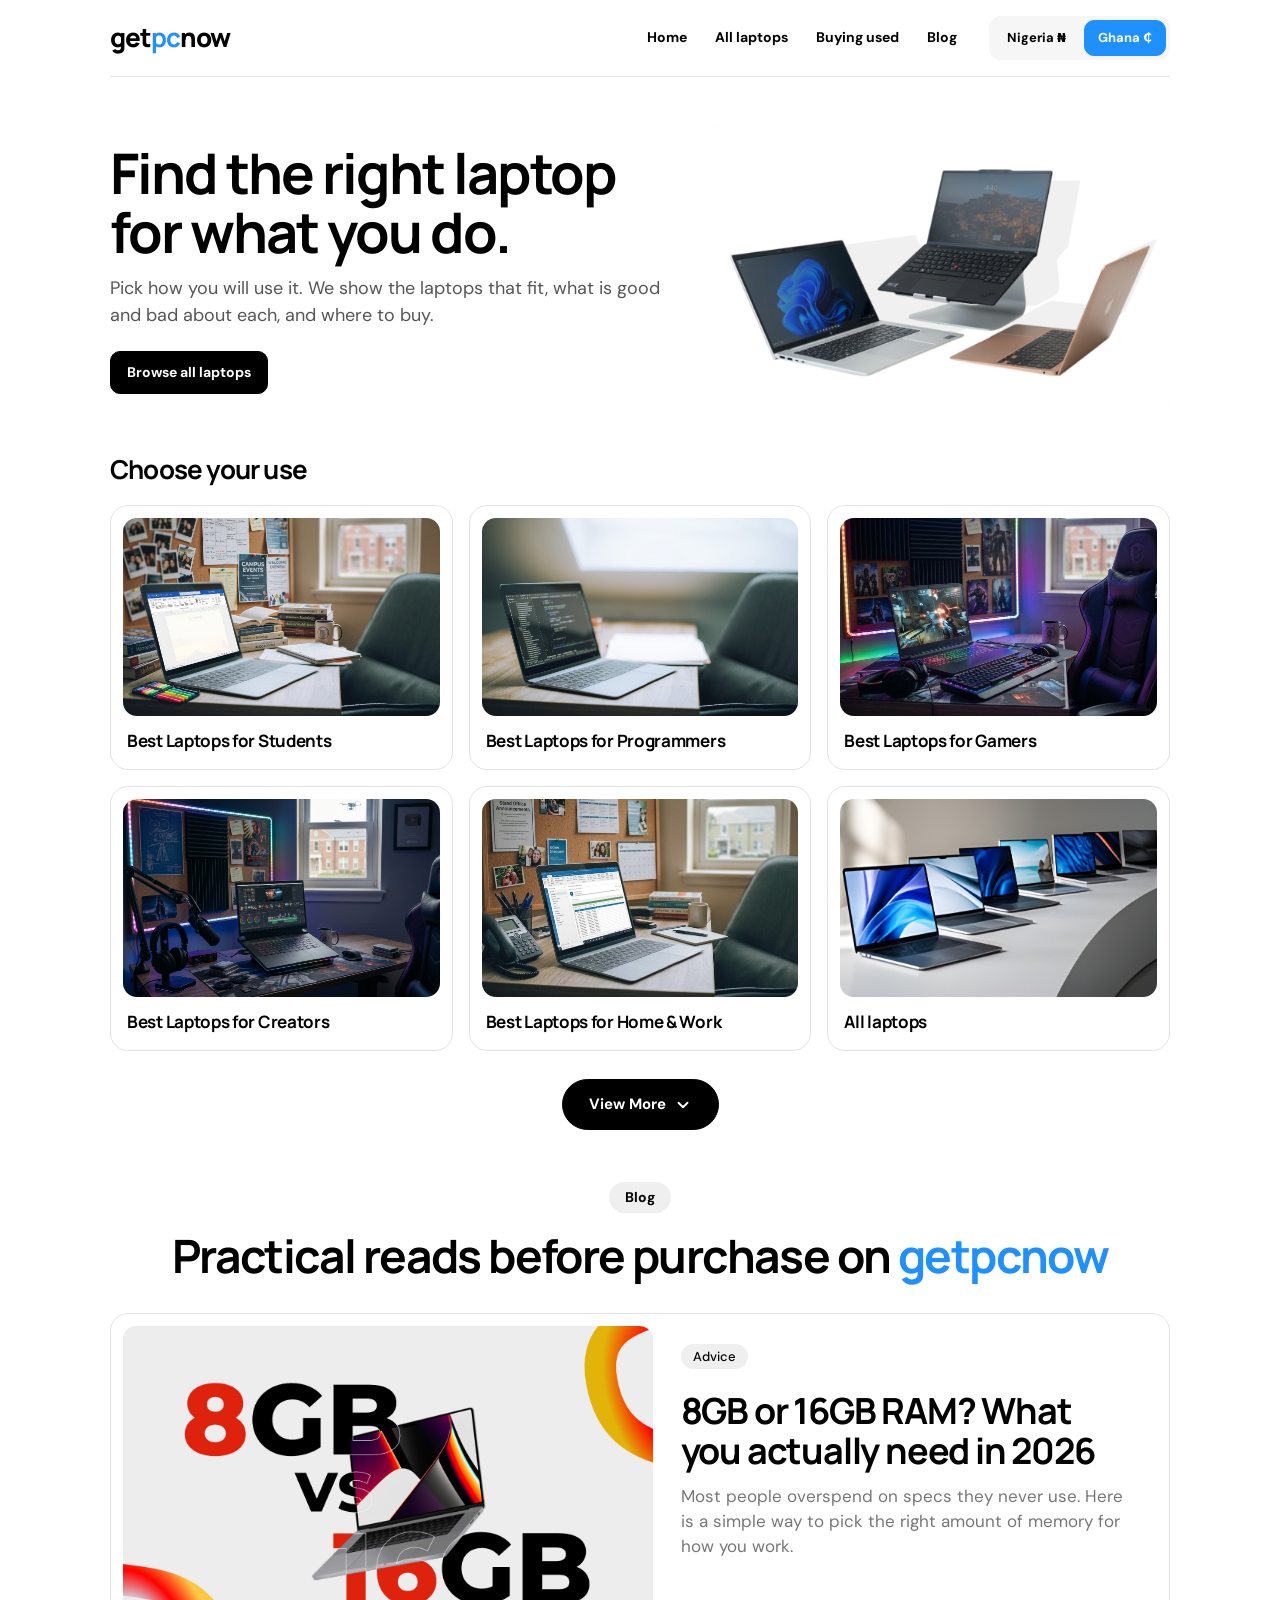
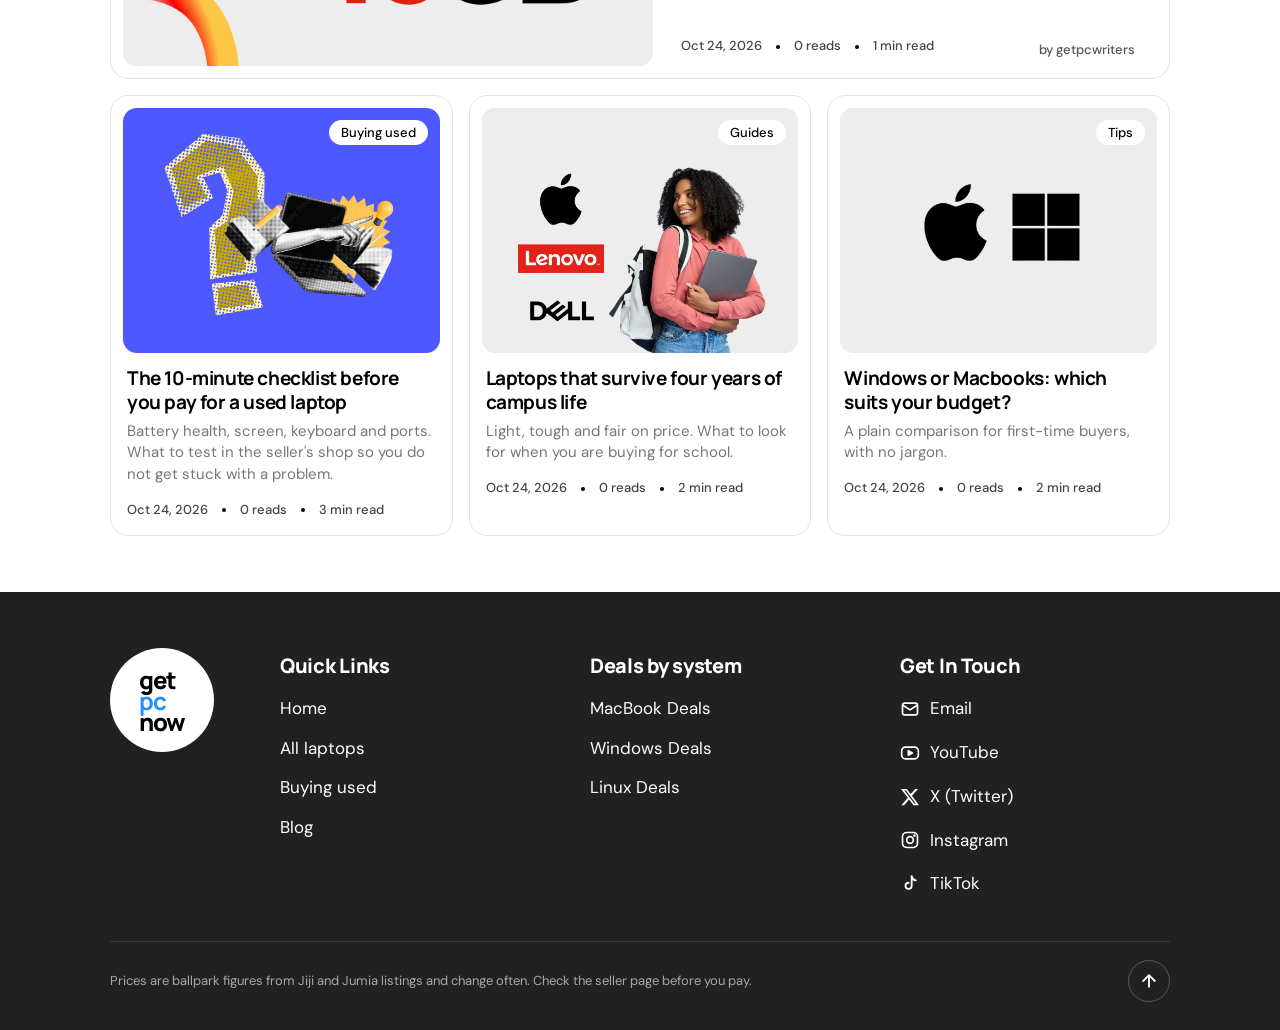
==== index.html @ b667bdec "Refactor code structure for improved readability and maintainability" ====
<!DOCTYPE html>
<html lang="en">
<head>
<meta charset="utf-8">
<meta name="viewport" content="width=device-width, initial-scale=1">
<title>getpcnow – find the right laptop at the right price</title>
<meta name="description" content="Find the best laptop deals in Nigeria and Ghana. Compare prices from Jumia and Jiji and see discounts first.">
<meta name="theme-color" content="#1e90ff">
<!-- Link preview (shows the image when the site link is posted on X, WhatsApp, Facebook, LinkedIn).-->
<link rel="canonical" href="https://getpcnow.shop/">
<meta property="og:type" content="website">
<meta property="og:site_name" content="getpcnow">
<meta property="og:title" content="getpcnow – find the right laptop at the right price">
<meta property="og:description" content="We find good laptops at good prices. Compare Jiji and Jumia deals in Ghana and Nigeria.">
<meta property="og:url" content="https://getpcnow.shop/">
<meta property="og:image" content="https://getpcnow.shop/og-image.png">
<meta property="og:image:width" content="1200">
<meta property="og:image:height" content="630">
<meta property="og:image:alt" content="getpcnow – we find good laptops at good prices">
<meta name="twitter:card" content="summary_large_image">
<meta name="twitter:title" content="getpcnow – find the right laptop at the right price">
<meta name="twitter:description" content="We find good laptops at good prices. Compare Jiji and Jumia deals in Ghana and Nigeria.">
<meta name="twitter:image" content="https://getpcnow.shop/og-image.png">
<link rel="icon" href="data:image/svg+xml,%3Csvg xmlns='http://www.w3.org/2000/svg' viewBox='0 0 64 64'%3E%3Crect width='64' height='64' rx='14' fill='%231e90ff'/%3E%3Ctext x='32' y='43' font-size='30' font-weight='800' text-anchor='middle' fill='white' font-family='Arial,sans-serif'%3Epc%3C/text%3E%3C/svg%3E">
<link rel="preconnect" href="https://fonts.googleapis.com">
<link rel="preconnect" href="https://fonts.gstatic.com" crossorigin>
<link href="https://fonts.googleapis.com/css2?family=DM+Sans:wght@400;500;700&family=Manrope:wght@700;800&display=swap" rel="stylesheet">
<link rel="stylesheet" href="/style.css">
<link rel="stylesheet" href="/blog.css">
</head>
<body>
<svg width="0" height="0" style="position:absolute"><symbol id="lap" viewBox="0 0 24 24" fill="none" stroke="currentColor" stroke-width="1.5" stroke-linecap="round" stroke-linejoin="round"><rect x="4" y="5" width="16" height="11" rx="1.5"/><path d="M2 19h20"/></symbol></svg>
<div class="wrap">
<header>
  <a class="logo" href="/">get<b>pc</b>now</a>
  <nav><a href="/">Home</a><a href="/all">All laptops</a><a href="/tips">Buying used</a></nav>
  <div class="seg" role="group" aria-label="Country and currency"><button class="btn" id="NG">Nigeria ₦</button><button class="btn" id="GH">Ghana ₵</button></div>
</header>
<main id="app"><noscript><p>getpcnow needs JavaScript to show laptops. Please turn it on in your browser.</p></noscript></main>
</div>
<footer class="site-foot" id="foot"></footer>
<div id="toast" role="status"></div>
<script src="/data.js"></script>
<script src="/dead.js"></script>
<script src="/offers-auto.js"></script>
<script src="/art.js"></script>
<script src="/alerts.js"></script>
<script src="/app.js"></script>
<script src="/blog.js"></script>
</body>
</html>
---- style.css ----
/* getpcnow styles. Colours are set once at the top (:root); change --acc to recolour the whole site. */
:root{--ink:#000;--mute:#555;--line:#e3e3e3;--soft:#f6f6f6;--acc:#1e90ff;--accd:#1873cc;--accs:#e6f2ff;--bad:#c62828;--warn:#ffd45b;color-scheme:light}
*{box-sizing:border-box}
html{scroll-behavior:smooth}
body{margin:0;background:#fff;color:#000;font:400 16px/1.5 "DM Sans",system-ui,sans-serif}
h1,h2,h3,.logo,.price{font-family:Manrope,system-ui,sans-serif}
a{color:inherit}
.wrap{max-width:1100px;margin:0 auto;padding:0 20px}
button,select{font:inherit;color:inherit}
:focus-visible{outline:3px solid var(--acc);outline-offset:2px}

/* buttons: one shared feel */
.btn{display:inline-flex;align-items:center;justify-content:center;gap:6px;border:1.5px solid var(--line);background:#fff;border-radius:10px;padding:10px 16px;font-weight:700;font-size:14px;text-decoration:none;cursor:pointer;transition:transform .18s ease,box-shadow .18s ease,background .18s ease,color .18s ease,border-color .18s ease}
.btn:hover{transform:translateY(-2px);box-shadow:0 8px 18px rgba(0,0,0,.12)}
.btn:active{transform:scale(.96);box-shadow:none}
.btn.dark{background:#000;border-color:#000;color:#fff}
.btn.dark:hover{background:var(--acc);border-color:var(--acc)}
.btn.on{background:var(--acc);border-color:var(--acc);color:#fff}

header{display:flex;align-items:center;gap:8px 20px;padding:16px 0;border-bottom:1px solid var(--line);flex-wrap:wrap}
.logo{font-weight:800;font-size:26px;letter-spacing:-1px;text-decoration:none;margin-right:auto}.logo b{color:var(--acc)}
nav{display:flex;gap:4px}nav a{padding:8px 12px;border-radius:8px;font-weight:700;font-size:14px;text-decoration:none;transition:background .18s}
nav a:hover{background:var(--soft)}
.seg{display:inline-flex;gap:4px;background:var(--soft);padding:4px;border-radius:12px}
.seg .btn{border-color:transparent;background:none;padding:7px 13px;font-size:13px}
.seg .btn.on{background:var(--acc);border-color:var(--acc);color:#fff}
.seg .btn:hover{box-shadow:none;background:#fff}
.seg .btn.on:hover{background:var(--accd)}

.hero{display:grid;grid-template-columns:1.1fr .9fr;gap:32px;align-items:center;padding:48px 0 36px}
h1{font-size:clamp(34px,5vw,56px);line-height:1.05;letter-spacing:-2px;margin:0 0 14px}
.hero p{font-size:18px;color:var(--mute);max-width:46ch;margin:0 0 22px}
.im{position:relative;background:var(--soft);border-radius:14px;overflow:hidden;display:grid;place-items:center;aspect-ratio:16/10}
.im svg{width:34%;color:#bbb}
.im img{position:absolute;inset:0;width:100%;height:100%;object-fit:cover}
h2{font-size:26px;letter-spacing:-.8px;margin:0 0 16px}
.grid{display:grid;grid-template-columns:repeat(3,1fr);gap:16px;margin-bottom:48px}
.card{display:block;border:1.5px solid var(--line);border-radius:18px;padding:12px;text-decoration:none;transition:transform .22s ease,box-shadow .22s ease,border-color .22s ease}
.card:hover{transform:translateY(-4px);box-shadow:0 14px 30px rgba(0,0,0,.1);border-color:var(--acc)}
.card:active{transform:scale(.98)}
.im.art svg{width:100%;height:100%;color:inherit}
.card .im img{transition:transform .35s ease}.card:hover .im img{transform:scale(1.05)}
.card h3{margin:12px 4px 4px;font-size:17px;letter-spacing:-.3px}
.g1{margin-bottom:28px}

/* View More button + deals section */
.more{display:flex;justify-content:center;margin:0 0 40px}
.more-btn{position:relative;overflow:hidden;border-radius:99px;padding:13px 26px;font-size:15px;gap:8px}
.more-btn .rp{position:absolute;border-radius:50%;background:rgba(255,255,255,.5);pointer-events:none;opacity:0;animation:rp .65s ease-out}
@keyframes rp{from{transform:scale(0);opacity:.5}to{transform:scale(1);opacity:0}}
.more-btn .chev{width:18px;height:18px;transition:transform .5s cubic-bezier(.34,1.56,.64,1)}
.more-btn[aria-expanded=false]:hover .chev{transform:translateY(3px)}
.more-btn[aria-expanded=true] .chev{transform:rotate(180deg)}
.lbl.swap{animation:lbl .3s ease-out}
@keyframes lbl{from{opacity:0;transform:translateY(8px)}}
.deals{display:grid;grid-template-rows:0fr;visibility:hidden;scroll-margin-top:16px;transition:grid-template-rows .55s cubic-bezier(.2,.8,.2,1),visibility 0s .55s}
.deals.open{grid-template-rows:1fr;visibility:visible;transition:grid-template-rows .55s cubic-bezier(.2,.8,.2,1),visibility 0s}
.deals-in{min-height:0;overflow:hidden;padding:4px 18px 0;margin:0 -18px}
.deals .grid{opacity:0;transform:translateY(14px);transition:opacity .4s ease .12s,transform .4s ease .12s}
.deals.open .grid{opacity:1;transform:none}

.page{padding:28px 0 20px}.back{display:inline-block;font-weight:700;font-size:14px;color:var(--mute);text-decoration:none;margin-bottom:10px}.back:hover{color:var(--acc)}
.page h1{font-size:clamp(30px,4.4vw,44px);letter-spacing:-1.5px;margin-bottom:8px}.page>p{color:var(--mute);margin:0 0 22px}
.filters{display:flex;gap:10px;flex-wrap:wrap;align-items:center;margin-bottom:12px}
select{padding:9px 12px;border:1.5px solid var(--line);border-radius:10px;background:#fff;cursor:pointer;font-weight:500;font-size:14px;transition:border-color .18s}
select:hover{border-color:var(--acc)}
.count{color:var(--mute);font-size:14px;margin:0 0 12px}

.item{border:1.5px solid var(--line);border-radius:18px;margin-bottom:14px;overflow:hidden;transition:box-shadow .22s,border-color .22s}
.item:hover{box-shadow:0 10px 26px rgba(0,0,0,.08);border-color:var(--acc)}
.top{display:grid;grid-template-columns:140px 1fr 240px;gap:22px;padding:18px;align-items:start}
.top .im{aspect-ratio:4/3;border-radius:10px}
.name{font-size:20px;letter-spacing:-.5px;margin:0;display:flex;gap:10px;align-items:center;flex-wrap:wrap}
.score{font:700 12px "DM Sans";background:var(--warn);border-radius:7px;padding:3px 8px}
.spec{color:var(--mute);font-size:14px;margin:6px 0 10px}
.tags{display:flex;gap:6px;flex-wrap:wrap;margin-bottom:10px}.tag{font-size:12px;background:var(--soft);border-radius:99px;padding:2px 10px}
.tabs{display:flex;gap:4px;flex-wrap:wrap;margin-left:-8px}
.tab{border:0;background:none;color:var(--acc);font-weight:700;font-size:14px;padding:7px 10px;border-radius:8px;cursor:pointer;transition:background .18s,transform .18s}
.tab:hover{background:var(--accs)}.tab:active{transform:scale(.95)}.tab[aria-expanded="true"]{background:var(--accs)}
.buy{display:flex;flex-direction:column;gap:8px}
.b{align-self:flex-start;font-size:11px;font-weight:700;border-radius:6px;padding:3px 8px;background:var(--soft)}
.b.deal{background:var(--bad);color:#fff}.b.drop{background:var(--warn)}
.price{font-size:30px;font-weight:800;letter-spacing:-1px;line-height:1.1}.price small{display:block;font:500 12px "DM Sans";color:var(--mute);letter-spacing:0}
.btns{display:flex;gap:8px;flex-wrap:wrap}.btns .btn{flex:1}
.bell{flex:0 0 44px!important;padding:0!important;font-size:17px}
.bell.on{background:var(--warn);border-color:var(--warn)}.bell.ring{animation:ring .5s}
@keyframes ring{20%{transform:rotate(18deg)}40%{transform:rotate(-16deg)}60%{transform:rotate(10deg)}80%{transform:rotate(-6deg)}}
.panel{border-top:1.5px solid var(--line);padding:18px;background:var(--soft);animation:open .25s ease-out}
@keyframes open{from{opacity:0;transform:translateY(-6px)}}
.pc{display:grid;grid-template-columns:1fr 1fr;gap:24px}.pc h4{margin:0 0 8px}.pc ul{margin:0;padding:0;list-style:none;display:grid;gap:7px;font-size:15px}
.pc li{padding-left:26px;position:relative}.pc li:before{position:absolute;left:0;top:2px;width:18px;height:18px;border-radius:50%;text-align:center;font-weight:700;font-size:13px;line-height:18px;color:#fff}
.pros li:before{content:"+";background:var(--acc)}.cons li:before{content:"–";background:var(--bad)}
table{border-collapse:collapse;width:100%;max-width:480px;font-size:15px}td{padding:8px 0;border-bottom:1px solid var(--line)}td:first-child{color:var(--mute);width:38%}
/* price range selector (replaces the old price history chart) */
.rs{max-width:640px}.rs h4{margin:0;font-size:17px}.rs-s{margin:2px 0 0;font-size:13px;color:var(--mute)}
.rs-chart{position:relative;height:118px;margin-top:8px}
.rs-bars{position:absolute;left:0;right:0;bottom:17px;height:72px;display:flex;align-items:flex-end}
.rs-bars i{flex:1;background:#dcdcdc;border-radius:2px 2px 0 0}
.rs-track{position:absolute;left:0;right:0;bottom:9px;height:8px;border-radius:9px;background:#cfcfcf}
.rs-fill{position:absolute;top:0;bottom:0;background:var(--acc);border-radius:9px}
.rs-pin{position:absolute;bottom:0;width:26px;height:26px;margin-left:-13px;border-radius:50%;background:#fff;border:2px solid var(--acc);box-shadow:0 1px 3px rgba(0,0,0,.2)}
.rs-pin em{position:absolute;left:50%;bottom:34px;transform:translateX(-50%);background:#fff;border:1.5px solid var(--acc);border-radius:8px;padding:3px 9px;font:700 13px "DM Sans",system-ui,sans-serif;font-style:normal;white-space:nowrap;color:#222}
.rs-pin em:after{content:"";position:absolute;left:50%;bottom:-6px;width:8px;height:8px;background:#fff;border:solid var(--acc);border-width:0 1.5px 1.5px 0;transform:translateX(-50%) rotate(45deg)}
.note{font-size:13px;color:var(--mute);margin:8px 0 0}
.tips{max-width:640px;padding-left:20px;display:grid;gap:10px;font-size:17px}
/* Laptop detail page */
.nl{text-decoration:none;color:inherit;transition:color .18s}.nl:hover{color:var(--acc);text-decoration:underline}
.imlink{display:block;border-radius:10px}
@keyframes zoom{from{opacity:0;transform:scale(.55)}to{opacity:1;transform:none}}
.dz{display:grid;grid-template-columns:1fr 1fr;gap:44px;align-items:center;padding:14px 0 40px}
.dz .im{aspect-ratio:4/3;border-radius:22px;animation:zoom .65s cubic-bezier(.2,.8,.2,1)}
.dz h1{font-size:clamp(30px,4vw,46px);letter-spacing:-1.6px;line-height:1.05;margin:0 0 14px}
.lead{font-size:19px;color:var(--mute);margin:0 0 18px;max-width:46ch}
.rm{display:inline-flex;align-items:center;gap:8px;border:0;background:none;color:var(--acc);font-weight:700;font-size:17px;padding:4px 0;cursor:pointer}
.rm svg{width:18px;height:18px;transition:transform .3s}.rm[aria-expanded=true] svg{transform:rotate(180deg)}
.rmb{margin:10px 0 4px;padding:16px;background:var(--soft);border-radius:14px;animation:open .25s ease-out}
.dlinks{display:flex;gap:24px;flex-wrap:wrap;margin:16px 0 22px}
.dlinks a,.dlinks button{display:inline-flex;align-items:center;gap:8px;border:0;background:none;font-weight:700;font-size:17px;color:#000;text-decoration:none;cursor:pointer;padding:0;transition:color .18s}
.dlinks a:hover,.dlinks button:hover{color:var(--acc)}.dlinks svg{width:20px;height:20px;color:var(--acc)}
.dbuy{display:flex;align-items:center;gap:14px 18px;flex-wrap:wrap}
.dbuy>span{color:var(--mute);font-size:17px}.dbuy .price{font-size:32px}
.dbuy .btns{flex:1 1 220px}.dbuy .btn{padding:14px 20px;font-size:16px;border-radius:10px}
.sg{display:grid;grid-template-columns:repeat(4,1fr);gap:16px;margin:8px 0 36px}
.sc{border:1.5px solid var(--line);border-radius:14px;padding:22px;transition:box-shadow .22s,border-color .22s,transform .22s}
.sc:hover{box-shadow:0 10px 24px rgba(0,0,0,.07);border-color:var(--acc);transform:translateY(-2px)}
.sc .ic{width:48px;height:48px;border-radius:10px;background:var(--accs);color:var(--acc);display:grid;place-items:center;margin-bottom:34px}
.sc .ic svg{width:26px;height:26px}.sc small{display:block;color:var(--mute);font-size:15px;margin-bottom:2px}
.sc b{display:block;font:700 22px/1.25 Manrope,system-ui,sans-serif;letter-spacing:-.5px}
.dsec{margin-bottom:36px}
.b.sale{background:var(--acc);color:#fff}
/* deals: badge and price layout */
.dbuy>.b{font-size:12px;padding:4px 10px}
.dprice{display:flex;flex-direction:column}.dprice small{color:var(--mute);font-size:13px}
.card .note{margin:0 4px 4px}.off{color:var(--acc)}
.vt{display:flex;justify-content:space-between;align-items:center;gap:12px;flex-wrap:wrap;margin:0 0 16px}
.vt .btn{gap:8px;padding:11px 18px}.vt .btn svg{width:18px;height:18px}
.vw{display:grid;grid-template-columns:1fr;gap:18px;align-items:start}
.vw.cfg-open{grid-template-columns:250px 1fr}
.cp{border:1.5px solid var(--line);border-radius:14px;padding:16px 14px 6px;animation:open .25s ease-out}
.cg{margin-bottom:14px}.cg h4{display:flex;align-items:center;gap:8px;margin:0 0 8px;font-size:15px}.cg h4 svg{width:18px;height:18px;color:var(--acc)}
.opt{display:block;width:100%;text-align:left;border:1.5px solid var(--line);background:#fff;border-radius:8px;padding:8px 10px;margin-bottom:6px;font-size:14px;cursor:pointer;transition:border-color .18s,background .18s}
.opt:hover{border-color:var(--acc)}.opt.on{border-color:var(--acc);background:var(--accs);font-weight:700}.opt.on:after{content:"✓";float:right;color:var(--acc)}
.clr{border:0;background:none;color:var(--acc);font-weight:700;font-size:14px;cursor:pointer;padding:4px 0 10px}
.vr{display:grid;grid-template-columns:130px 1fr 260px;border:1.5px solid var(--line);border-radius:14px;margin-bottom:14px;overflow:hidden;transition:box-shadow .22s,border-color .22s}
.vr:hover{box-shadow:0 10px 24px rgba(0,0,0,.07);border-color:var(--acc)}
.vi{background:var(--soft);padding:12px;border-right:1.5px solid var(--line);display:grid;place-items:center}.vi .im{width:100%;aspect-ratio:4/3;border-radius:8px}
.vm{padding:18px 20px;min-width:0}.vm h3{margin:0;font-size:20px;letter-spacing:-.5px}
.chips{display:flex;flex-wrap:wrap;border:1px solid var(--line);border-radius:10px;overflow:hidden;margin:12px 0;width:fit-content;max-width:100%}
.chips span{padding:10px 16px;font-size:15px;border-left:1px solid var(--line)}.chips span:first-child{border-left:0}
.vm .tab{display:inline-flex;align-items:center;gap:7px;margin-left:-10px}.vm .tab svg{width:17px;height:17px}
.vm table{margin-top:10px}
.vb{padding:18px 20px 18px 0;display:flex;flex-direction:column;gap:10px;justify-content:center}
.vp{display:flex;align-items:baseline;flex-wrap:wrap;gap:4px 12px}.vp .price{font-size:26px}.vp s{color:var(--mute);font-size:14px}.vp em{font-style:normal;font-weight:700;color:var(--acc);font-size:14px;margin-left:auto}
.vempty{border:1.5px dashed var(--line);border-radius:14px;padding:26px;text-align:center;color:var(--mute)}
.sl{flex:1;display:flex;flex-direction:column;gap:8px;min-width:0}.vb .btns{flex-wrap:nowrap}.vb .sl .btn{width:100%;flex:none}
.acc{border:1.5px solid var(--line);border-radius:12px;overflow:hidden}
.acc details{border-top:1px solid var(--line)}.acc details:first-child{border-top:0}
.acc summary{display:flex;align-items:center;gap:12px;padding:18px 20px;cursor:pointer;font:700 17px Manrope,system-ui,sans-serif;list-style:none;transition:background .18s}
.acc summary::-webkit-details-marker{display:none}.acc summary:hover{background:var(--soft)}
.acc summary:before{content:"";width:0;height:0;border-left:7px solid #666;border-top:5px solid transparent;border-bottom:5px solid transparent;transition:transform .2s;flex:none}
.acc details[open] summary:before{transform:rotate(90deg)}
.acc summary .pf{margin-left:auto}
.acc .ab{padding:2px 20px 18px 39px;font-size:15px;color:var(--mute)}.acc .ab p{margin:0 0 6px}.acc .ab table{max-width:420px;margin-top:4px}
.pf{font:700 13px "DM Sans",system-ui,sans-serif;border-radius:99px;padding:5px 13px;white-space:nowrap}
.pf3{background:var(--accs);color:#0b5cb8}.pf2{background:#fff4cc;color:#7a5a00}.pf1{background:#fde8e8;color:#a32020}
/* Footer */
.site-foot{background:#212121;color:#fff;margin-top:56px;position:relative}
.foot-grid{display:grid;grid-template-columns:130px repeat(3,1fr);gap:32px 40px;padding:56px 0 40px}
.foot-logo{width:104px;height:104px;border-radius:50%;background:#fff;color:#000;display:grid;place-items:center;text-decoration:none;font:800 24px/.88 Manrope,system-ui,sans-serif;letter-spacing:-1.2px;text-align:left}
.foot-logo span{display:block}.foot-logo b{color:var(--acc)}
.site-foot h4{font:800 20px/1.2 Manrope,system-ui,sans-serif;margin:6px 0 18px;letter-spacing:-.3px}
.site-foot ul{list-style:none;margin:0;padding:0;display:grid;gap:14px}
.site-foot li a{display:inline-flex;align-items:center;gap:10px;color:#fff;text-decoration:none;font-size:17px;transition:color .18s}
.site-foot li a:hover{color:var(--acc)}
.site-foot li svg{width:20px;height:20px;flex:none}
.foot-note{border-top:1px solid #3a3a3a;padding:18px 0 28px;font-size:13px;color:#a8a8a8;display:flex;align-items:center;justify-content:space-between;gap:16px}
.to-top{flex:none;width:42px;height:42px;border-radius:50%;border:1.5px solid #555;background:none;color:#fff;display:grid;place-items:center;cursor:pointer;transition:background .18s,border-color .18s,transform .18s}
.to-top:hover{background:var(--acc);border-color:var(--acc);transform:translateY(-2px)}
.to-top svg{width:20px;height:20px}
#toast{position:fixed;left:50%;bottom:20px;transform:translate(-50%,12px);background:#000;color:#fff;padding:11px 18px;border-radius:99px;font-weight:700;font-size:14px;opacity:0;pointer-events:none;transition:opacity .2s,transform .2s}
#toast.on{opacity:1;transform:translate(-50%,0)}
@media(max-width:760px){.hero{grid-template-columns:1fr;padding-top:28px}.grid{grid-template-columns:1fr 1fr}.top{grid-template-columns:1fr}.top .im{max-width:200px}.pc{grid-template-columns:1fr}nav{order:3;width:100%}}
@media(max-width:860px){.dz{grid-template-columns:1fr;gap:24px}.vw.cfg-open{grid-template-columns:1fr}.vr{grid-template-columns:1fr}.vi{border-right:0;border-bottom:1.5px solid var(--line);justify-self:stretch}.vi .im{max-width:180px}.vb{padding:0 20px 18px}.sg{grid-template-columns:1fr 1fr}.foot-grid{grid-template-columns:1fr 1fr}.foot-brand{grid-column:1/-1}}
@media(max-width:480px){.grid{grid-template-columns:1fr}}
@media(max-width:480px){.foot-grid{grid-template-columns:1fr}.sc{padding:16px}.sc .ic{margin-bottom:20px}.sc b{font-size:18px}}
@media(prefers-reduced-motion:reduce){*,*:before{animation:none!important;transition:none!important}}

/* Price alert popup */
.am-lock{overflow:hidden}
.am-bg{position:fixed;inset:0;z-index:50;background:rgba(0,0,0,.5);display:grid;place-items:center;padding:16px}
.am{position:relative;background:#fff;border-radius:18px;padding:26px 24px 22px;width:min(420px,100%);box-shadow:0 20px 50px rgba(0,0,0,.25)}
.am h2{margin:0 0 6px;font-size:24px;letter-spacing:-.5px}
.am-l{margin:0;font-weight:700}.am-p{margin:2px 0 16px;color:var(--mute);font-size:14px}
.am label{display:block;font-weight:700;font-size:14px;margin-bottom:6px}
.am input[type=email]{width:100%;padding:12px;border:1.5px solid var(--line);border-radius:10px;font:500 16px "DM Sans",sans-serif}
.am input[type=email]:focus{border-color:var(--acc)}
.am-h{position:absolute;left:-9999px;width:1px;height:1px;opacity:0}
.am-n{font-size:12px;color:var(--mute);margin:10px 0 0}
.am-err{color:var(--bad);font-size:13px;font-weight:700;min-height:18px;margin:8px 0}
.am-go{width:100%}.am-go:disabled{opacity:.6;cursor:wait}
.am-x{position:absolute;top:10px;right:12px;border:0;background:none;font-size:28px;line-height:1;cursor:pointer;color:var(--mute);padding:4px 8px;border-radius:8px}
.am-x:hover{background:var(--soft)}
---- blog.css ----
/* getpcnow blog section. Add <link rel="stylesheet" href="blog.css"> after style.css */
@import url("https://fonts.googleapis.com/css2?family=Instrument+Serif:ital@1&display=swap");

.blog{padding:8px 0 0;margin:0 0 48px;scroll-margin-top:16px}
.blog-head{text-align:center;margin-bottom:32px}
.blog-pill{display:inline-block;background:#efefef;border-radius:99px;padding:5px 16px;font-weight:700;font-size:14px;margin-bottom:18px}
.blog-head h2{font-size:clamp(28px,4.6vw,46px);line-height:1.08;letter-spacing:-1.6px;margin:0}
.blog-brand{color:var(--acc,#1e90ff)}

/* cards: same look as the category cards (.card in style.css) */
.bcard{display:block;width:100%;text-align:left;font:inherit;color:inherit;cursor:pointer;background:#fff;border:1.5px solid var(--line,#e3e3e3);border-radius:18px;padding:12px;transition:transform .22s ease,box-shadow .22s ease,border-color .22s ease}
.bcard:hover{transform:translateY(-4px);box-shadow:0 14px 30px rgba(0,0,0,.1);border-color:var(--acc,#1e90ff)}
.bcard:active{transform:scale(.98)}
.bpic{position:relative;border-radius:14px;overflow:hidden;background:linear-gradient(135deg,#d9dde3,#f4f4f4);display:grid;place-items:center}
.bpic img{position:absolute;inset:0;width:100%;height:100%;object-fit:cover;transition:transform .4s ease}
.bcard:hover .bpic img{transform:scale(1.04)}
.bpic svg{width:26%;color:rgba(0,0,0,.28);position:relative}
.bcat{display:inline-block;background:#efefef;border-radius:99px;padding:3px 12px;font-size:13px;font-weight:500}
.bcard h3{font-size:19px;line-height:1.25;letter-spacing:-.4px;margin:0 0 6px}
.bex{color:#777;font-size:15px;line-height:1.45;margin:0}
.bmeta{display:flex;flex-wrap:wrap;align-items:center;gap:4px 14px;font-size:13px;color:#444;font-weight:500}
.bmeta span+span:before{content:"";display:inline-block;width:4px;height:4px;border-radius:50%;background:#000;margin-right:14px;vertical-align:middle}

/* featured */
.bfeat{display:grid;grid-template-columns:1.05fr 1fr;gap:0;margin-bottom:16px}
.bfeat .bpic{min-height:340px}
.bfeat .bbody{display:flex;flex-direction:column;padding:18px 22px 10px 28px}
.bfeat .bcat{align-self:flex-start;margin-bottom:22px}
.bfeat h3{font-size:clamp(24px,3.2vw,36px);letter-spacing:-1.2px;line-height:1.1;margin-bottom:14px}
.bfeat .bex{font-size:17px;max-width:44ch}
.bfeat .bfoot{margin-top:auto;padding-top:24px;display:flex;align-items:flex-end;justify-content:space-between;gap:12px;flex-wrap:wrap}
.bby{font:500 13px/1 "DM Sans",system-ui,sans-serif;color:#555}

/* grid */
.bgrid{display:grid;grid-template-columns:repeat(3,1fr);gap:16px}
.bgrid .bpic{aspect-ratio:4/3.1}
.bgrid .bcat{position:absolute;top:12px;right:12px;z-index:1;background:#fff;font-size:13px}
.bgrid .bbody{padding:14px 4px 4px}
.bgrid .bmeta{margin-top:14px}
.bempty{text-align:center;color:#777;margin:0}

/* article page */
.bcard{text-decoration:none}
.post{max-width:860px;margin:0 auto;padding-bottom:20px}
.post h1{font-size:clamp(28px,4.4vw,42px);letter-spacing:-1.3px;line-height:1.1;margin:10px 0 14px}
.postbar{display:flex;align-items:center;flex-wrap:wrap;gap:8px 18px;margin-bottom:22px}
.postbar .bmeta{font-size:14px;color:#555}
.shr{display:inline-flex;align-items:center;gap:6px;border:0;background:none;font:500 14px "DM Sans",sans-serif;color:#555;cursor:pointer;padding:4px 8px;border-radius:8px}
.shr:hover{background:#efefef;color:#000}
.hero-img{margin:0 0 26px}
.hero-img .bpic{aspect-ratio:16/9;border-radius:14px}
.hero-img figcaption{text-align:center;color:#777;font-size:15px;margin-top:10px}
.sumh{font-size:22px;letter-spacing:-.4px;margin:0 0 6px}
.sum{margin:0 0 28px;font-size:17px;color:#222}
.prose{font-size:17px;line-height:1.75;color:#222}
.prose h2{font-size:clamp(23px,3vw,28px);letter-spacing:-.7px;line-height:1.2;margin:34px 0 10px}
.prose h2:first-child{margin-top:0}
.prose h3{font-size:21px;letter-spacing:-.4px;margin:26px 0 8px}
.prose p{margin:0 0 16px}
.prose a{color:var(--acc,#1e90ff)}
.prose ul,.prose ol{padding-left:22px;margin:0 0 16px}
.prose li{margin-bottom:6px}
.prose img{max-width:100%;border-radius:14px}
.byline{color:#777;font-size:14px;margin:28px 0 0;padding-top:16px;border-top:1px solid var(--line,#e3e3e3)}
.postmore{margin:44px 0 16px}
.post .bgrid{grid-template-columns:repeat(auto-fill,minmax(230px,1fr))}
.page .bgrid{margin-top:8px;margin-bottom:40px}
.bmore{text-align:center;margin:26px 0 0}

@media(max-width:820px){
  .bfeat{grid-template-columns:1fr}
  .bfeat .bpic{min-height:220px}
  .bfeat .bbody{padding:20px 16px 14px}
  .bgrid{grid-template-columns:1fr 1fr}
}
@media(max-width:560px){
  .bgrid{grid-template-columns:1fr}
}
@media(prefers-reduced-motion:reduce){.bcard,.bpic img{transition:none}}

/* article table of contents */
.toc{background:#f6f6f6;border-radius:14px;padding:18px 22px;margin:0 0 28px}
.toc .sumh{margin:0 0 8px}
.toc ol{margin:0;padding-left:20px}
.toc li{margin:6px 0}
.toc a{color:inherit;text-decoration:none;font-weight:500}
.toc a:hover{color:var(--acc,#1e90ff);text-decoration:underline}
.prose h2{scroll-margin-top:16px}
.prose code{background:#efefef;padding:2px 6px;border-radius:6px;font-size:.92em;word-break:break-word}
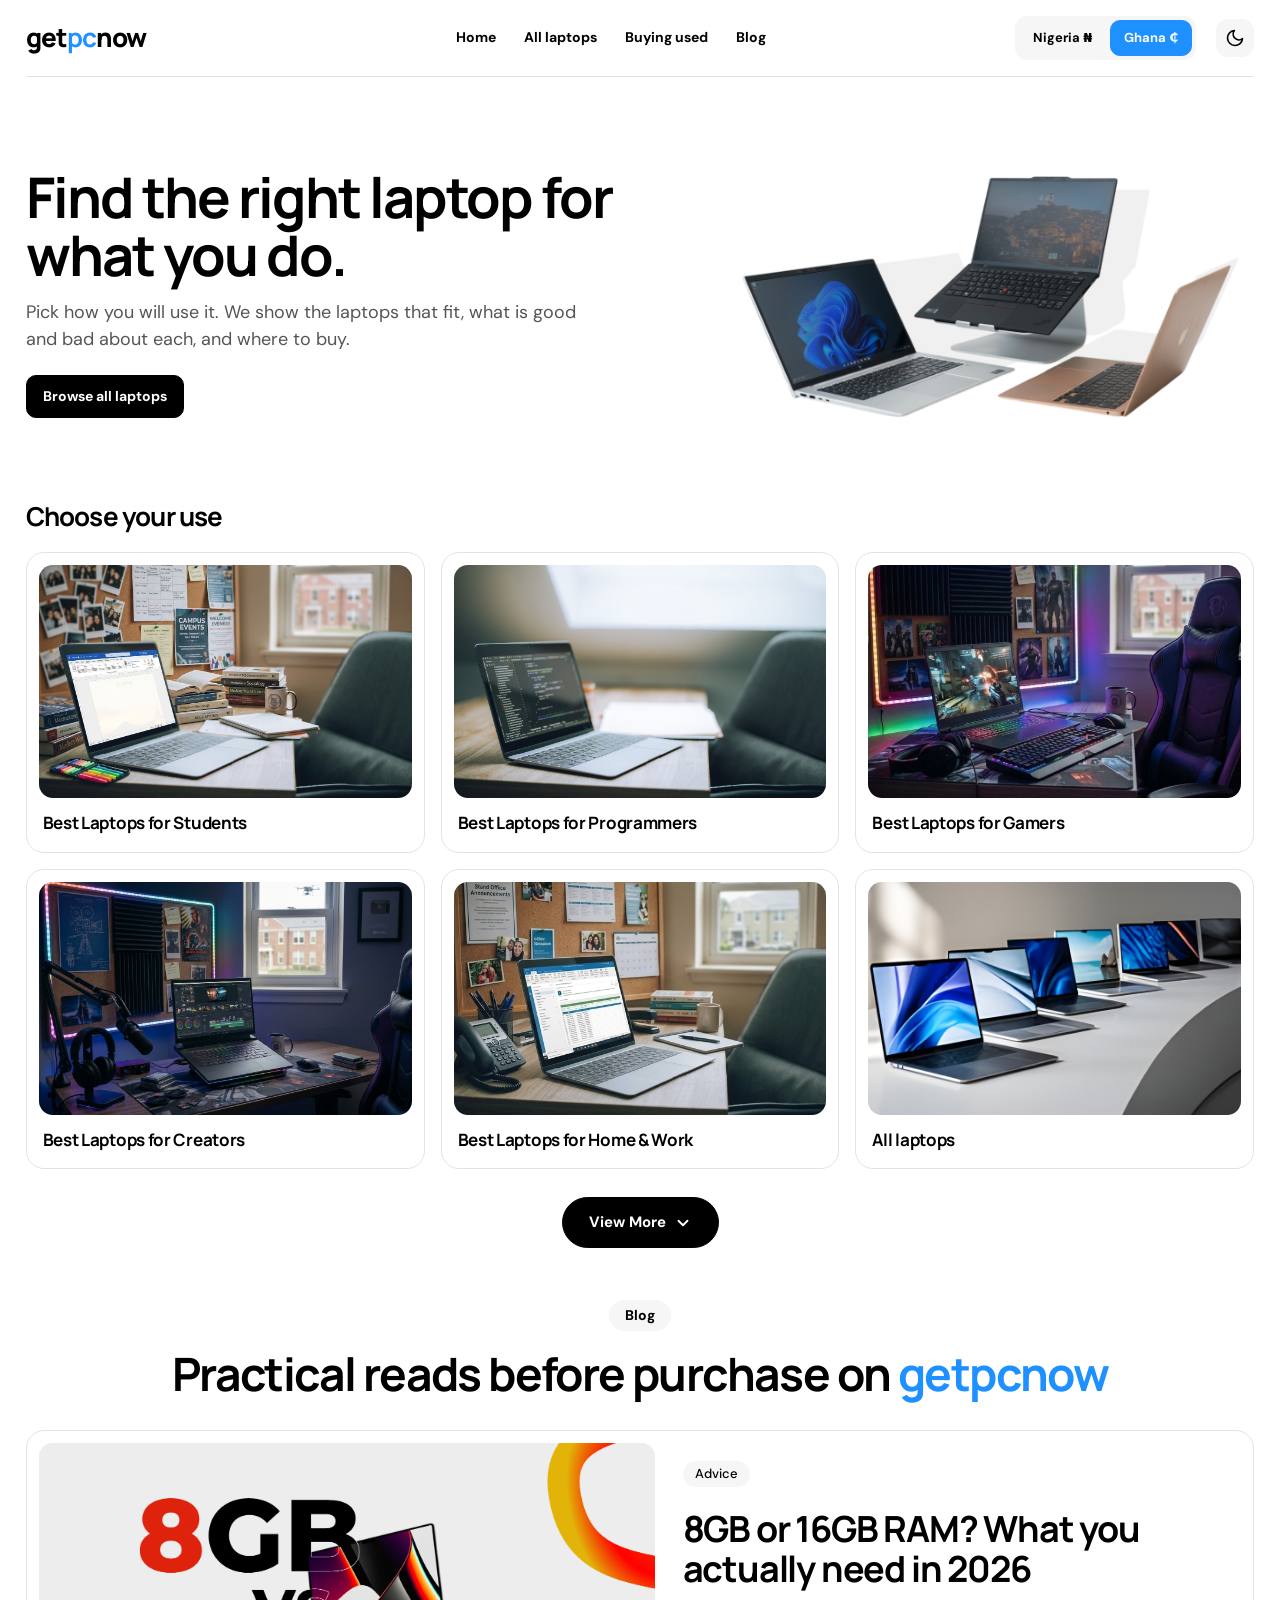
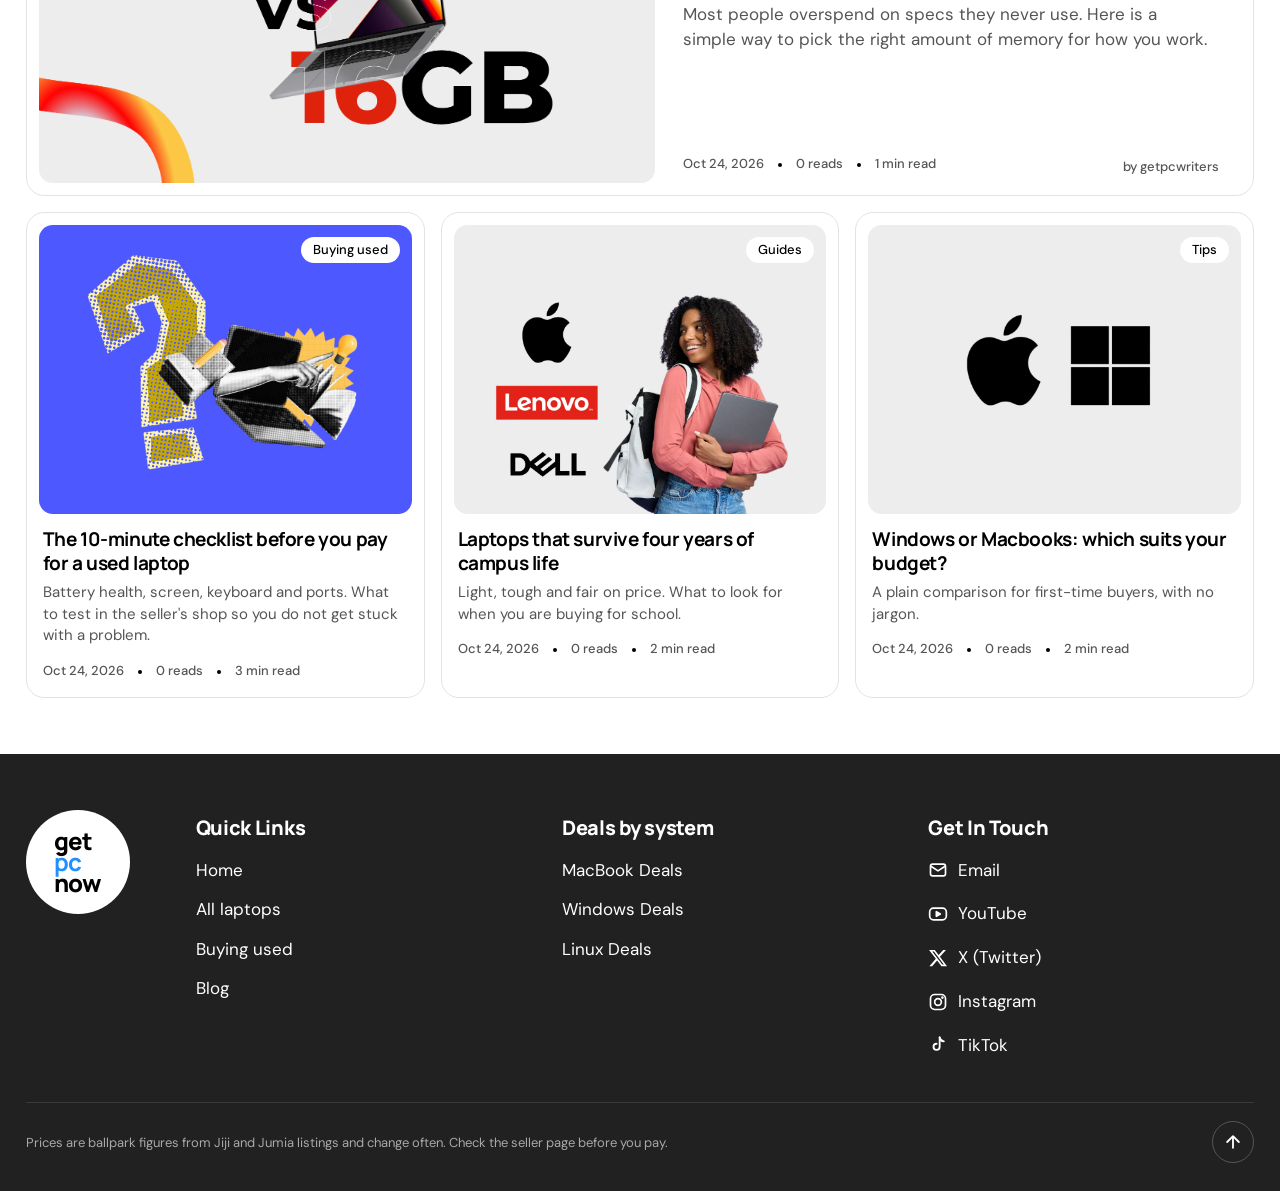
==== commit b2ab2854: "Add dark mode support with theme toggle functionality" ====
--- a/index.html
+++ b/index.html
@@ -21,12 +21,15 @@
 <meta name="twitter:title" content="getpcnow – find the right laptop at the right price">
 <meta name="twitter:description" content="We find good laptops at good prices. Compare Jiji and Jumia deals in Ghana and Nigeria.">
 <meta name="twitter:image" content="https://getpcnow.shop/og-image.png">
+<meta name="theme-color" content="#1e90ff">
+<script src="/theme.js"></script>
 <link rel="icon" href="data:image/svg+xml,%3Csvg xmlns='http://www.w3.org/2000/svg' viewBox='0 0 64 64'%3E%3Crect width='64' height='64' rx='14' fill='%231e90ff'/%3E%3Ctext x='32' y='43' font-size='30' font-weight='800' text-anchor='middle' fill='white' font-family='Arial,sans-serif'%3Epc%3C/text%3E%3C/svg%3E">
 <link rel="preconnect" href="https://fonts.googleapis.com">
 <link rel="preconnect" href="https://fonts.gstatic.com" crossorigin>
 <link href="https://fonts.googleapis.com/css2?family=DM+Sans:wght@400;500;700&family=Manrope:wght@700;800&display=swap" rel="stylesheet">
 <link rel="stylesheet" href="/style.css">
 <link rel="stylesheet" href="/blog.css">
+<link rel="stylesheet" href="/dark.css">
 </head>
 <body>
 <svg width="0" height="0" style="position:absolute"><symbol id="lap" viewBox="0 0 24 24" fill="none" stroke="currentColor" stroke-width="1.5" stroke-linecap="round" stroke-linejoin="round"><rect x="4" y="5" width="16" height="11" rx="1.5"/><path d="M2 19h20"/></symbol></svg>
--- a/style.css
+++ b/style.css
@@ -5,7 +5,7 @@
 body{margin:0;background:#fff;color:#000;font:400 16px/1.5 "DM Sans",system-ui,sans-serif}
 h1,h2,h3,.logo,.price{font-family:Manrope,system-ui,sans-serif}
 a{color:inherit}
-.wrap{max-width:1100px;margin:0 auto;padding:0 20px}
+.wrap{max-width:1400px;margin:0 auto;padding:0 clamp(14px,2vw,28px)}
 button,select{font:inherit;color:inherit}
 :focus-visible{outline:3px solid var(--acc);outline-offset:2px}
 
@@ -17,11 +17,12 @@
 .btn.dark:hover{background:var(--acc);border-color:var(--acc)}
 .btn.on{background:var(--acc);border-color:var(--acc);color:#fff}
 
-header{display:flex;align-items:center;gap:8px 20px;padding:16px 0;border-bottom:1px solid var(--line);flex-wrap:wrap}
-.logo{font-weight:800;font-size:26px;letter-spacing:-1px;text-decoration:none;margin-right:auto}.logo b{color:var(--acc)}
+header{display:grid;grid-template-columns:1fr auto 1fr;align-items:center;gap:8px 20px;padding:16px 0;border-bottom:1px solid var(--line)}
+.logo{font-weight:800;font-size:26px;letter-spacing:-1px;text-decoration:none;justify-self:start}.logo b{color:var(--acc)}
 nav{display:flex;gap:4px}nav a{padding:8px 12px;border-radius:8px;font-weight:700;font-size:14px;text-decoration:none;transition:background .18s}
 nav a:hover{background:var(--soft)}
 .seg{display:inline-flex;gap:4px;background:var(--soft);padding:4px;border-radius:12px}
+header .seg{justify-self:end}
 .seg .btn{border-color:transparent;background:none;padding:7px 13px;font-size:13px}
 .seg .btn.on{background:var(--acc);border-color:var(--acc);color:#fff}
 .seg .btn:hover{box-shadow:none;background:#fff}
@@ -79,7 +80,7 @@
 .tab:hover{background:var(--accs)}.tab:active{transform:scale(.95)}.tab[aria-expanded="true"]{background:var(--accs)}
 .buy{display:flex;flex-direction:column;gap:8px}
 .b{align-self:flex-start;font-size:11px;font-weight:700;border-radius:6px;padding:3px 8px;background:var(--soft)}
-.b.deal{background:var(--bad);color:#fff}.b.drop{background:var(--warn)}
+.b.deal{background:var(--bad);color:#fff}.b.new{background:var(--accs);color:var(--accd);box-shadow:inset 0 0 0 1.5px var(--acc)}.b.used{background:#fff3e0;color:#b45309;box-shadow:inset 0 0 0 1.5px #f59e0b}
 .price{font-size:30px;font-weight:800;letter-spacing:-1px;line-height:1.1}.price small{display:block;font:500 12px "DM Sans";color:var(--mute);letter-spacing:0}
 .btns{display:flex;gap:8px;flex-wrap:wrap}.btns .btn{flex:1}
 .bell{flex:0 0 44px!important;padding:0!important;font-size:17px}
@@ -107,7 +108,7 @@
 .nl{text-decoration:none;color:inherit;transition:color .18s}.nl:hover{color:var(--acc);text-decoration:underline}
 .imlink{display:block;border-radius:10px}
 @keyframes zoom{from{opacity:0;transform:scale(.55)}to{opacity:1;transform:none}}
-.dz{display:grid;grid-template-columns:1fr 1fr;gap:44px;align-items:center;padding:14px 0 40px}
+.dz{display:grid;grid-template-columns:.8fr 1fr;gap:44px;align-items:center;padding:14px 0 40px}
 .dz .im{aspect-ratio:4/3;border-radius:22px;animation:zoom .65s cubic-bezier(.2,.8,.2,1)}
 .dz h1{font-size:clamp(30px,4vw,46px);letter-spacing:-1.6px;line-height:1.05;margin:0 0 14px}
 .lead{font-size:19px;color:var(--mute);margin:0 0 18px;max-width:46ch}
@@ -179,7 +180,22 @@
 .to-top svg{width:20px;height:20px}
 #toast{position:fixed;left:50%;bottom:20px;transform:translate(-50%,12px);background:#000;color:#fff;padding:11px 18px;border-radius:99px;font-weight:700;font-size:14px;opacity:0;pointer-events:none;transition:opacity .2s,transform .2s}
 #toast.on{opacity:1;transform:translate(-50%,0)}
-@media(max-width:760px){.hero{grid-template-columns:1fr;padding-top:28px}.grid{grid-template-columns:1fr 1fr}.top{grid-template-columns:1fr}.top .im{max-width:200px}.pc{grid-template-columns:1fr}nav{order:3;width:100%}}
+/* category pages: "Select use" left panel + list */
+.cat-layout{display:grid;grid-template-columns:240px minmax(0,1fr);gap:28px;align-items:start}
+.cat-main{min-width:0}
+.side{position:sticky;top:16px;border:1.5px solid var(--line);border-radius:14px;background:var(--soft);padding:16px}
+.side .side-t{font-size:17px;letter-spacing:-.3px;margin:0 0 12px}
+.uses{display:grid;gap:8px;margin-bottom:14px}
+.use{display:block;padding:10px 14px;border:1.5px solid var(--line);border-radius:10px;background:#fff;font-weight:700;font-size:14px;text-decoration:none;transition:border-color .18s,background .18s,color .18s}
+.use:hover{border-color:var(--acc)}
+.use.on{border-color:var(--acc);background:var(--accs);color:var(--accd)}
+.btn.prev{display:flex;width:100%;border-radius:10px}
+.cat-main .filters #sort{margin-left:auto}
+.btn.prev.off{opacity:.45;cursor:not-allowed;pointer-events:none}
+@media(min-width:861px){.cat-layout{grid-template-columns:210px minmax(0,1fr);gap:20px}.cat-main .top{grid-template-columns:110px 1fr 200px;gap:16px;padding:16px}}
+@media(min-width:1200px){.cat-layout{grid-template-columns:240px minmax(0,1fr);gap:28px}.cat-main .top{grid-template-columns:170px 1fr 250px;gap:26px;padding:20px}.cat-main .name{font-size:22px}}
+@media(max-width:860px){.cat-layout{grid-template-columns:1fr;gap:16px}.side{position:static}.uses{grid-template-columns:1fr 1fr}}
+@media(max-width:760px){.hero{grid-template-columns:1fr;padding-top:28px}.grid{grid-template-columns:1fr 1fr}.top{grid-template-columns:1fr}.top .im{max-width:200px}.pc{grid-template-columns:1fr}header{grid-template-columns:1fr auto}nav{order:3;grid-column:1/-1;width:100%}}
 @media(max-width:860px){.dz{grid-template-columns:1fr;gap:24px}.vw.cfg-open{grid-template-columns:1fr}.vr{grid-template-columns:1fr}.vi{border-right:0;border-bottom:1.5px solid var(--line);justify-self:stretch}.vi .im{max-width:180px}.vb{padding:0 20px 18px}.sg{grid-template-columns:1fr 1fr}.foot-grid{grid-template-columns:1fr 1fr}.foot-brand{grid-column:1/-1}}
 @media(max-width:480px){.grid{grid-template-columns:1fr}}
 @media(max-width:480px){.foot-grid{grid-template-columns:1fr}.sc{padding:16px}.sc .ic{margin-bottom:20px}.sc b{font-size:18px}}
--- a/blog.css
+++ b/blog.css
@@ -1,89 +1,85 @@
-/* getpcnow blog section. Add <link rel="stylesheet" href="blog.css"> after style.css */
-@import url("https://fonts.googleapis.com/css2?family=Instrument+Serif:ital@1&display=swap");
+/* getpcnow blog section. Load after style.css: <link rel="stylesheet" href="blog.css">
+   Colours, borders, card look, fonts and reduced-motion come from style.css (:root and .card).
+   To recolour or restyle, change them there, not here. */
 
 .blog{padding:8px 0 0;margin:0 0 48px;scroll-margin-top:16px}
 .blog-head{text-align:center;margin-bottom:32px}
-.blog-pill{display:inline-block;background:#efefef;border-radius:99px;padding:5px 16px;font-weight:700;font-size:14px;margin-bottom:18px}
+.blog-pill{display:inline-block;background:var(--soft);border-radius:99px;padding:5px 16px;font-weight:700;font-size:14px;margin-bottom:18px}
 .blog-head h2{font-size:clamp(28px,4.6vw,46px);line-height:1.08;letter-spacing:-1.6px;margin:0}
-.blog-brand{color:var(--acc,#1e90ff)}
+.blog-brand{color:var(--acc)}
 
-/* cards: same look as the category cards (.card in style.css) */
-.bcard{display:block;width:100%;text-align:left;font:inherit;color:inherit;cursor:pointer;background:#fff;border:1.5px solid var(--line,#e3e3e3);border-radius:18px;padding:12px;transition:transform .22s ease,box-shadow .22s ease,border-color .22s ease}
-.bcard:hover{transform:translateY(-4px);box-shadow:0 14px 30px rgba(0,0,0,.1);border-color:var(--acc,#1e90ff)}
-.bcard:active{transform:scale(.98)}
-.bpic{position:relative;border-radius:14px;overflow:hidden;background:linear-gradient(135deg,#d9dde3,#f4f4f4);display:grid;place-items:center}
-.bpic img{position:absolute;inset:0;width:100%;height:100%;object-fit:cover;transition:transform .4s ease}
-.bcard:hover .bpic img{transform:scale(1.04)}
-.bpic svg{width:26%;color:rgba(0,0,0,.28);position:relative}
-.bcat{display:inline-block;background:#efefef;border-radius:99px;padding:3px 12px;font-size:13px;font-weight:500}
+/* cards: blog.js gives them class="card bcard", so border, radius, padding, hover and press come from .card in style.css */
+.bpic{position:relative;border-radius:14px;overflow:hidden;background:var(--soft);display:grid;place-items:center}
+.bpic img{position:absolute;inset:0;width:100%;height:100%;object-fit:cover;transition:transform .35s ease}
+.bcard:hover .bpic img{transform:scale(1.05)}
+.bpic svg{width:26%;color:#bbb;position:relative}
+.bcat{display:inline-block;background:var(--soft);border-radius:99px;padding:3px 12px;font-size:13px;font-weight:500}
 .bcard h3{font-size:19px;line-height:1.25;letter-spacing:-.4px;margin:0 0 6px}
-.bex{color:#777;font-size:15px;line-height:1.45;margin:0}
-.bmeta{display:flex;flex-wrap:wrap;align-items:center;gap:4px 14px;font-size:13px;color:#444;font-weight:500}
-.bmeta span+span:before{content:"";display:inline-block;width:4px;height:4px;border-radius:50%;background:#000;margin-right:14px;vertical-align:middle}
+.bex{color:var(--mute);font-size:15px;line-height:1.45;margin:0}
+.bmeta{display:flex;flex-wrap:wrap;align-items:center;gap:4px 14px;font-size:13px;color:var(--mute);font-weight:500}
+.bmeta span+span:before{content:"";display:inline-block;width:4px;height:4px;border-radius:50%;background:var(--ink);margin-right:14px;vertical-align:middle}
 
 /* featured */
-.bfeat{display:grid;grid-template-columns:1.05fr 1fr;gap:0;margin-bottom:16px}
+.bcard.bfeat{display:grid;grid-template-columns:1.05fr 1fr;gap:0;margin-bottom:16px}
 .bfeat .bpic{min-height:340px}
 .bfeat .bbody{display:flex;flex-direction:column;padding:18px 22px 10px 28px}
 .bfeat .bcat{align-self:flex-start;margin-bottom:22px}
 .bfeat h3{font-size:clamp(24px,3.2vw,36px);letter-spacing:-1.2px;line-height:1.1;margin-bottom:14px}
 .bfeat .bex{font-size:17px;max-width:44ch}
 .bfeat .bfoot{margin-top:auto;padding-top:24px;display:flex;align-items:flex-end;justify-content:space-between;gap:12px;flex-wrap:wrap}
-.bby{font:500 13px/1 "DM Sans",system-ui,sans-serif;color:#555}
+.bby{font:500 13px/1 "DM Sans",system-ui,sans-serif;color:var(--mute)}
 
 /* grid */
 .bgrid{display:grid;grid-template-columns:repeat(3,1fr);gap:16px}
 .bgrid .bpic{aspect-ratio:4/3.1}
-.bgrid .bcat{position:absolute;top:12px;right:12px;z-index:1;background:#fff;font-size:13px}
+.bgrid .bcat{position:absolute;top:12px;right:12px;z-index:1;background:#fff}
 .bgrid .bbody{padding:14px 4px 4px}
 .bgrid .bmeta{margin-top:14px}
-.bempty{text-align:center;color:#777;margin:0}
+.bempty{text-align:center;color:var(--mute);margin:0}
+.bmore{text-align:center;margin:26px 0 0}
 
-/* article page */
-.bcard{text-decoration:none}
+/* article page. Selectors start with .post so they beat the generic ".page>p" rule in style.css */
 .post{max-width:860px;margin:0 auto;padding-bottom:20px}
 .post h1{font-size:clamp(28px,4.4vw,42px);letter-spacing:-1.3px;line-height:1.1;margin:10px 0 14px}
 .postbar{display:flex;align-items:center;flex-wrap:wrap;gap:8px 18px;margin-bottom:22px}
-.postbar .bmeta{font-size:14px;color:#555}
-.shr{display:inline-flex;align-items:center;gap:6px;border:0;background:none;font:500 14px "DM Sans",sans-serif;color:#555;cursor:pointer;padding:4px 8px;border-radius:8px}
-.shr:hover{background:#efefef;color:#000}
+.postbar .bmeta{font-size:14px}
+.shr{display:inline-flex;align-items:center;gap:6px;border:0;background:none;font:500 14px "DM Sans",system-ui,sans-serif;color:var(--mute);cursor:pointer;padding:4px 8px;border-radius:8px;transition:background .18s,color .18s}
+.shr:hover{background:var(--soft);color:var(--ink)}
 .hero-img{margin:0 0 26px}
 .hero-img .bpic{aspect-ratio:16/9;border-radius:14px}
-.hero-img figcaption{text-align:center;color:#777;font-size:15px;margin-top:10px}
+.hero-img figcaption{text-align:center;color:var(--mute);font-size:15px;margin-top:10px}
 .sumh{font-size:22px;letter-spacing:-.4px;margin:0 0 6px}
-.sum{margin:0 0 28px;font-size:17px;color:#222}
+.post .sum{margin:0 0 28px;font-size:17px;color:#222}
+.post .postcta{text-align:center;margin:32px 0 0}
+.post .byline{color:var(--mute);font-size:14px;margin:28px 0 0;padding-top:16px;border-top:1px solid var(--line)}
+.postmore{margin:44px 0 16px}
+.post .bgrid{grid-template-columns:repeat(auto-fill,minmax(230px,1fr))}
+.page .bgrid{margin-top:8px;margin-bottom:40px}
+
 .prose{font-size:17px;line-height:1.75;color:#222}
-.prose h2{font-size:clamp(23px,3vw,28px);letter-spacing:-.7px;line-height:1.2;margin:34px 0 10px}
+.prose h2{font-size:clamp(23px,3vw,28px);letter-spacing:-.7px;line-height:1.2;margin:34px 0 10px;scroll-margin-top:16px}
 .prose h2:first-child{margin-top:0}
 .prose h3{font-size:21px;letter-spacing:-.4px;margin:26px 0 8px}
 .prose p{margin:0 0 16px}
-.prose a{color:var(--acc,#1e90ff)}
+.prose a{color:var(--acc)}
 .prose ul,.prose ol{padding-left:22px;margin:0 0 16px}
 .prose li{margin-bottom:6px}
 .prose img{max-width:100%;border-radius:14px}
-.byline{color:#777;font-size:14px;margin:28px 0 0;padding-top:16px;border-top:1px solid var(--line,#e3e3e3)}
-.postmore{margin:44px 0 16px}
-.post .bgrid{grid-template-columns:repeat(auto-fill,minmax(230px,1fr))}
-.page .bgrid{margin-top:8px;margin-bottom:40px}
-.bmore{text-align:center;margin:26px 0 0}
-
-@media(max-width:820px){
-  .bfeat{grid-template-columns:1fr}
-  .bfeat .bpic{min-height:220px}
-  .bfeat .bbody{padding:20px 16px 14px}
-  .bgrid{grid-template-columns:1fr 1fr}
-}
-@media(max-width:560px){
-  .bgrid{grid-template-columns:1fr}
-}
-@media(prefers-reduced-motion:reduce){.bcard,.bpic img{transition:none}}
+.prose code{background:var(--soft);border:1px solid var(--line);padding:1px 6px;border-radius:6px;font-size:.92em;word-break:break-word}
 
 /* article table of contents */
-.toc{background:#f6f6f6;border-radius:14px;padding:18px 22px;margin:0 0 28px}
+.toc{background:var(--soft);border-radius:14px;padding:18px 22px;margin:0 0 28px}
 .toc .sumh{margin:0 0 8px}
 .toc ol{margin:0;padding-left:20px}
 .toc li{margin:6px 0}
 .toc a{color:inherit;text-decoration:none;font-weight:500}
-.toc a:hover{color:var(--acc,#1e90ff);text-decoration:underline}
-.prose h2{scroll-margin-top:16px}
-.prose code{background:#efefef;padding:2px 6px;border-radius:6px;font-size:.92em;word-break:break-word}
+.toc a:hover{color:var(--acc);text-decoration:underline}
+
+/* breakpoints match style.css (860 / 760 / 480) */
+@media(max-width:860px){
+  .bcard.bfeat{grid-template-columns:1fr}
+  .bfeat .bpic{min-height:220px}
+  .bfeat .bbody{padding:20px 16px 14px}
+}
+@media(max-width:760px){.bgrid{grid-template-columns:1fr 1fr}}
+@media(max-width:480px){.bgrid{grid-template-columns:1fr}}
--- a/dark.css
+++ b/dark.css
@@ -0,0 +1,64 @@
+/* getpcnow dark mode. Load LAST: <link rel="stylesheet" href="dark.css"> after style.css and blog.css.
+   theme.js sets data-theme="dark" or "light" on <html>. Light mode is untouched. To tweak dark colours, change the variables below. */
+
+/* toggle button (both modes). Shows a moon in light mode (tap = go dark) and a sun in dark mode (tap = go light) */
+.theme-btn{order:2;display:inline-grid;place-items:center;width:38px;height:38px;padding:0;border:0;border-radius:12px;background:var(--soft);color:var(--ink);cursor:pointer;transition:background .18s,transform .18s}
+.theme-btn:hover{background:var(--accs);color:var(--acc)}
+.theme-btn:active{transform:scale(.92)}
+.theme-btn .tb-sun{display:none}
+:root[data-theme="dark"] .theme-btn .tb-sun{display:block}
+:root[data-theme="dark"] .theme-btn .tb-moon{display:none}
+header{grid-template-columns:1fr auto 1fr auto}
+@media(max-width:760px){header{grid-template-columns:1fr auto auto}nav{order:3}}
+
+:root[data-theme="dark"]{
+  --ink:#f2f2f2;--mute:#a3a3a3;--line:#2f2f2f;--soft:#1e1e1e;
+  --acc:#3d9bff;--accd:#7cbcff;--accs:#102a45;--bad:#ef5350;color-scheme:dark}
+:root[data-theme="dark"] body{background:#121212;color:#f2f2f2}
+
+/* surfaces that were hard-coded white */
+:root[data-theme="dark"] .btn,
+:root[data-theme="dark"] select,
+:root[data-theme="dark"] .opt,
+:root[data-theme="dark"] .use{background:#181818}
+:root[data-theme="dark"] .seg .btn{background:none}
+:root[data-theme="dark"] .seg .btn:hover{background:#2a2a2a}
+:root[data-theme="dark"] .seg .btn.on{background:var(--acc);color:#fff}
+:root[data-theme="dark"] .btn.on{color:#fff}
+:root[data-theme="dark"] .opt.on,:root[data-theme="dark"] .use.on{background:var(--accs)}
+:root[data-theme="dark"] .am{background:#1a1a1a}
+:root[data-theme="dark"] .am input[type=email]{background:#121212;color:#f2f2f2}
+:root[data-theme="dark"] .bgrid .bcat{background:#121212}
+
+/* black buttons flip to white so they still stand out */
+:root[data-theme="dark"] .btn.dark{background:#f2f2f2;border-color:#f2f2f2;color:#111}
+:root[data-theme="dark"] .btn.dark:hover{background:var(--acc);border-color:var(--acc);color:#fff}
+:root[data-theme="dark"] #toast{background:#f2f2f2;color:#111}
+:root[data-theme="dark"] .dlinks a,:root[data-theme="dark"] .dlinks button{color:#f2f2f2}
+:root[data-theme="dark"] .dlinks a:hover,:root[data-theme="dark"] .dlinks button:hover{color:var(--acc)}
+
+/* text that was hard-coded dark */
+:root[data-theme="dark"] .prose,:root[data-theme="dark"] .post .sum{color:#e2e2e2}
+:root[data-theme="dark"] .score{color:#000}
+:root[data-theme="dark"] .rs-pin em{background:#1a1a1a;color:#f2f2f2}
+:root[data-theme="dark"] .rs-pin em:after{background:#1a1a1a}
+:root[data-theme="dark"] .rs-pin{background:#1a1a1a}
+:root[data-theme="dark"] .rs-bars i{background:#3a3a3a}
+:root[data-theme="dark"] .rs-track{background:#3a3a3a}
+:root[data-theme="dark"] .acc summary:before{border-left-color:#aaa}
+:root[data-theme="dark"] .bell.on{color:#000}
+
+/* badges and performance pills */
+:root[data-theme="dark"] .b.used{background:#3a2a10;color:#fbbf24;box-shadow:inset 0 0 0 1.5px #b45309}
+:root[data-theme="dark"] .pf3{background:#102a45;color:#8cc6ff}
+:root[data-theme="dark"] .pf2{background:#3a3010;color:#ffd45b}
+:root[data-theme="dark"] .pf1{background:#401818;color:#ff9b9b}
+
+/* pictures: laptop photos have light backgrounds, so tone them down a little and dim the placeholder icon */
+:root[data-theme="dark"] .im svg,:root[data-theme="dark"] .bpic svg{color:#555}
+:root[data-theme="dark"] .im img,:root[data-theme="dark"] .bpic img{filter:brightness(.88)}
+
+/* footer is already dark: make it a touch deeper so it separates from the page */
+:root[data-theme="dark"] .site-foot{background:#0a0a0a;border-top:1px solid var(--line)}
+:root[data-theme="dark"] .foot-note{border-top-color:#2a2a2a}
+:root[data-theme="dark"] .card:hover,:root[data-theme="dark"] .item:hover,:root[data-theme="dark"] .vr:hover,:root[data-theme="dark"] .sc:hover{box-shadow:0 10px 26px rgba(0,0,0,.5)}
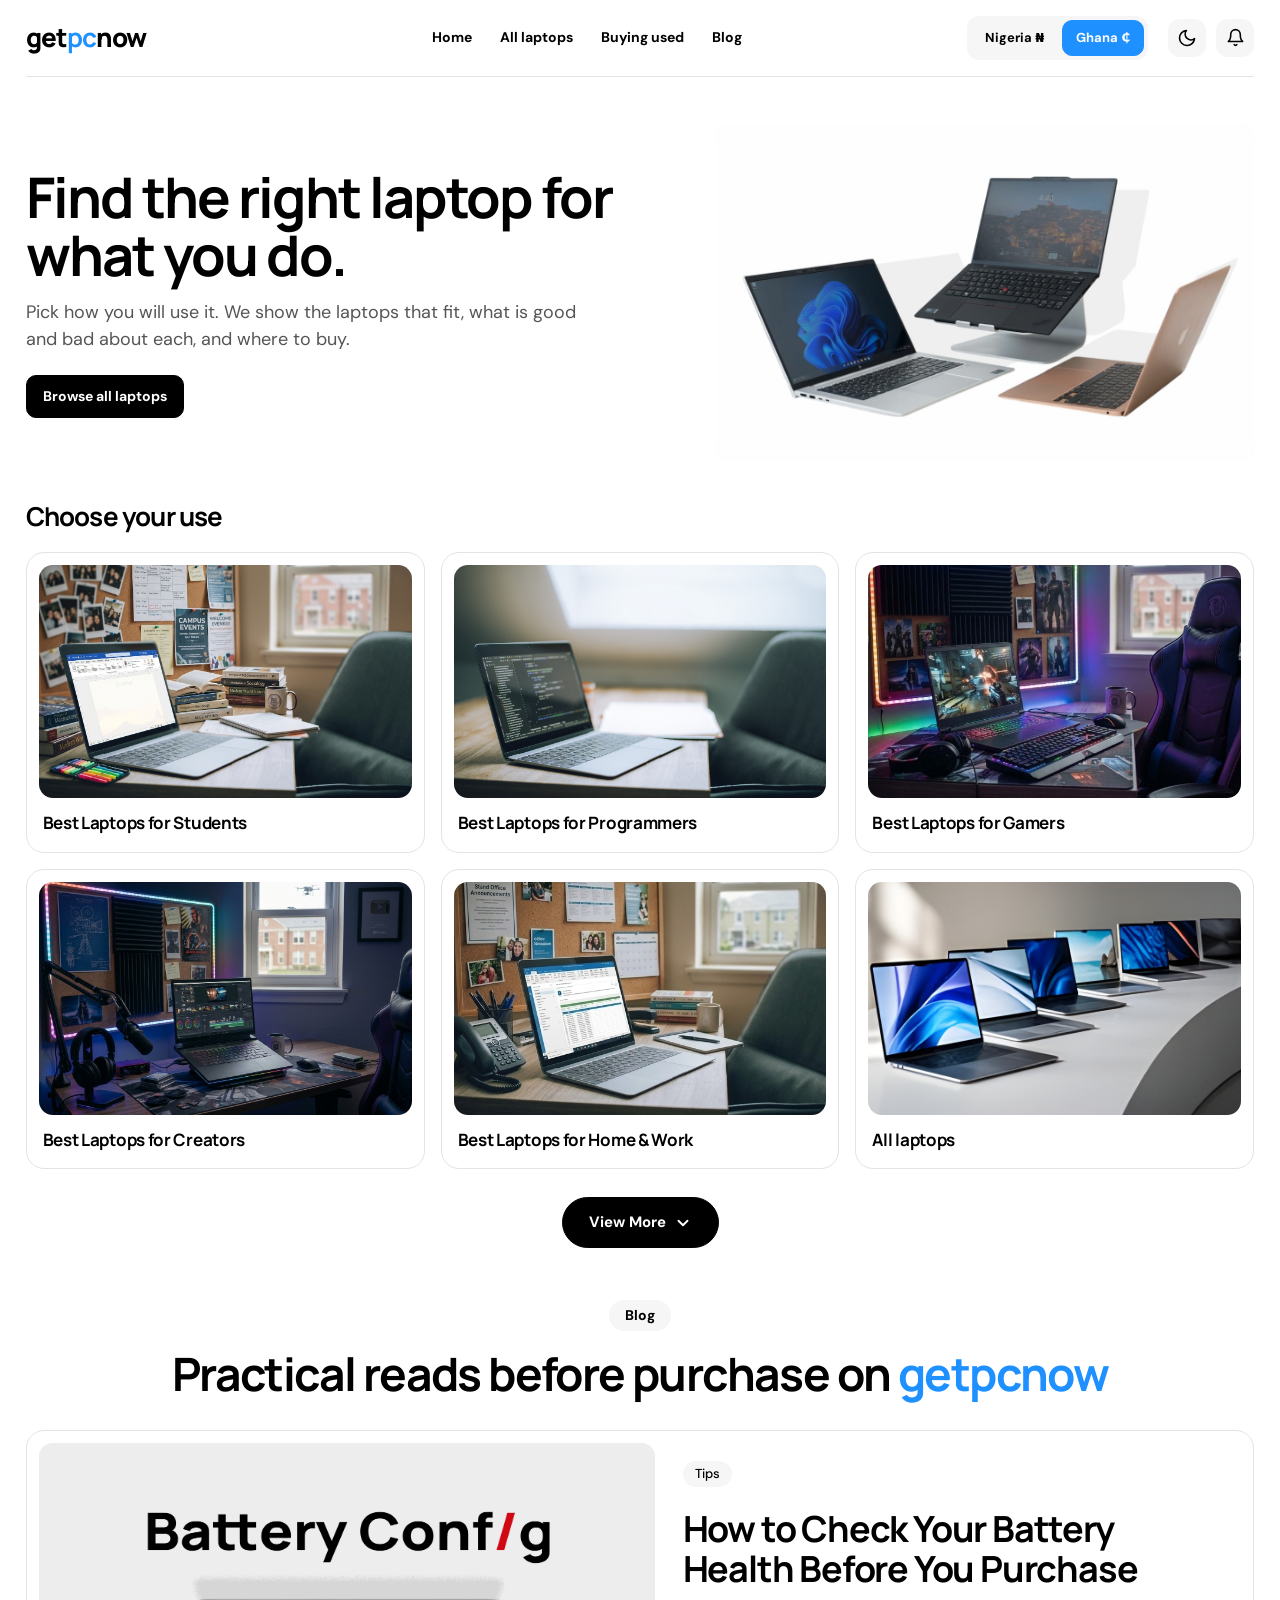
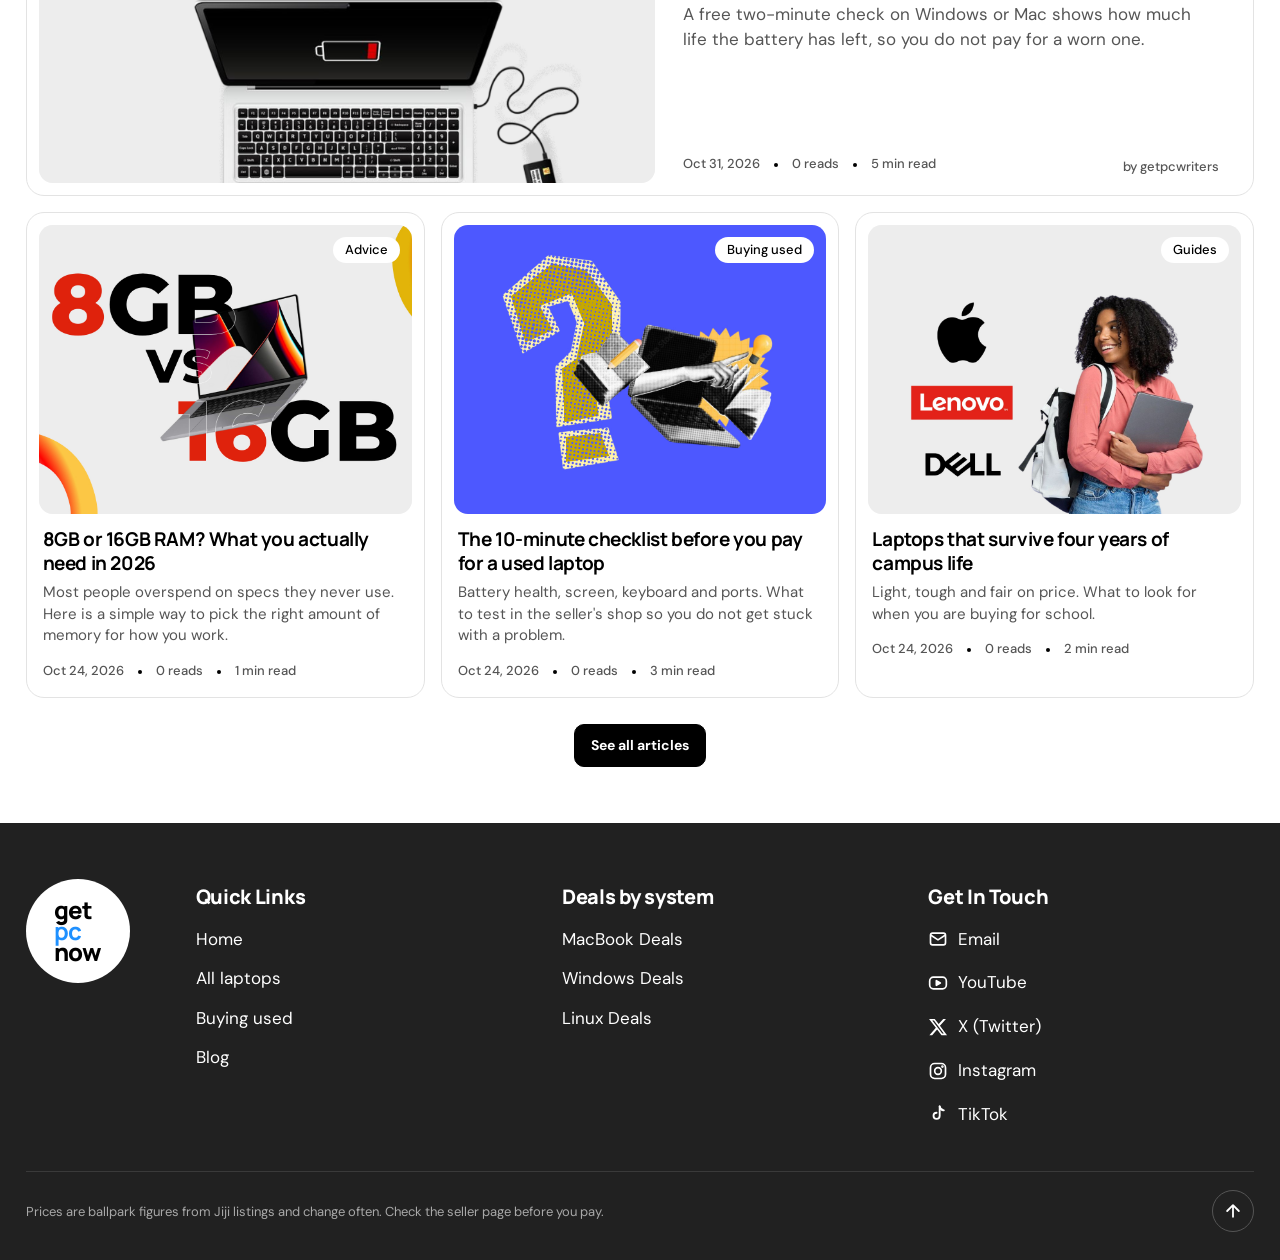
==== commit 073c253b: "Add favicon files in multiple formats (PNG, ICO, SVG) - Added favicon-96.png for high-resolution dis" ====
--- a/index.html
+++ b/index.html
@@ -23,10 +23,15 @@
 <meta name="twitter:image" content="https://getpcnow.shop/og-image.png">
 <meta name="theme-color" content="#1e90ff">
 <script src="/theme.js"></script>
-<link rel="icon" href="data:image/svg+xml,%3Csvg xmlns='http://www.w3.org/2000/svg' viewBox='0 0 64 64'%3E%3Crect width='64' height='64' rx='14' fill='%231e90ff'/%3E%3Ctext x='32' y='43' font-size='30' font-weight='800' text-anchor='middle' fill='white' font-family='Arial,sans-serif'%3Epc%3C/text%3E%3C/svg%3E">
+<link rel="icon" href="/favicon.ico" sizes="48x48">
+<link rel="icon" href="/favicon.svg" type="image/svg+xml">
+<link rel="icon" href="/favicon-192.png" type="image/png" sizes="192x192">
+<link rel="apple-touch-icon" href="/apple-touch-icon.png">
 <link rel="preconnect" href="https://fonts.googleapis.com">
 <link rel="preconnect" href="https://fonts.gstatic.com" crossorigin>
-<link href="https://fonts.googleapis.com/css2?family=DM+Sans:wght@400;500;700&family=Manrope:wght@700;800&display=swap" rel="stylesheet">
+<link rel="preload" as="image" href="/images/hero.jpg" fetchpriority="high">
+<link href="https://fonts.googleapis.com/css2?family=DM+Sans:wght@400;500;700&family=Manrope:wght@700;800&display=swap" rel="stylesheet" media="print" onload="this.media='all'">
+<noscript><link href="https://fonts.googleapis.com/css2?family=DM+Sans:wght@400;500;700&family=Manrope:wght@700;800&display=swap" rel="stylesheet"></noscript>
 <link rel="stylesheet" href="/style.css">
 <link rel="stylesheet" href="/blog.css">
 <link rel="stylesheet" href="/dark.css">
--- a/style.css
+++ b/style.css
@@ -17,7 +17,7 @@
 .btn.dark:hover{background:var(--acc);border-color:var(--acc)}
 .btn.on{background:var(--acc);border-color:var(--acc);color:#fff}
 
-header{display:grid;grid-template-columns:1fr auto 1fr;align-items:center;gap:8px 20px;padding:16px 0;border-bottom:1px solid var(--line)}
+header{display:grid;grid-template-columns:1fr auto 1fr auto;align-items:center;gap:8px 20px;padding:16px 0;border-bottom:1px solid var(--line)}
 .logo{font-weight:800;font-size:26px;letter-spacing:-1px;text-decoration:none;justify-self:start}.logo b{color:var(--acc)}
 nav{display:flex;gap:4px}nav a{padding:8px 12px;border-radius:8px;font-weight:700;font-size:14px;text-decoration:none;transition:background .18s}
 nav a:hover{background:var(--soft)}
@@ -83,8 +83,10 @@
 .b.deal{background:var(--bad);color:#fff}.b.new{background:var(--accs);color:var(--accd);box-shadow:inset 0 0 0 1.5px var(--acc)}.b.used{background:#fff3e0;color:#b45309;box-shadow:inset 0 0 0 1.5px #f59e0b}
 .price{font-size:30px;font-weight:800;letter-spacing:-1px;line-height:1.1}.price small{display:block;font:500 12px "DM Sans";color:var(--mute);letter-spacing:0}
 .btns{display:flex;gap:8px;flex-wrap:wrap}.btns .btn{flex:1}
-.bell{flex:0 0 44px!important;padding:0!important;font-size:17px}
-.bell.on{background:var(--warn);border-color:var(--warn)}.bell.ring{animation:ring .5s}
+.hbell{order:3;display:inline-grid;place-items:center;width:38px;height:38px;padding:0;border:0;border-radius:12px;background:var(--soft);color:var(--ink);cursor:pointer;margin-left:-10px;transition:background .18s,transform .18s}
+.hbell svg{width:19px;height:19px;transform-origin:50% 10%}
+.hbell:hover{background:var(--accs);color:var(--acc)}.hbell:active{transform:scale(.92)}
+.hbell.on{background:var(--warn);color:#000}.hbell.ring svg{animation:ring .6s}
 @keyframes ring{20%{transform:rotate(18deg)}40%{transform:rotate(-16deg)}60%{transform:rotate(10deg)}80%{transform:rotate(-6deg)}}
 .panel{border-top:1.5px solid var(--line);padding:18px;background:var(--soft);animation:open .25s ease-out}
 @keyframes open{from{opacity:0;transform:translateY(-6px)}}
@@ -195,7 +197,7 @@
 @media(min-width:861px){.cat-layout{grid-template-columns:210px minmax(0,1fr);gap:20px}.cat-main .top{grid-template-columns:110px 1fr 200px;gap:16px;padding:16px}}
 @media(min-width:1200px){.cat-layout{grid-template-columns:240px minmax(0,1fr);gap:28px}.cat-main .top{grid-template-columns:170px 1fr 250px;gap:26px;padding:20px}.cat-main .name{font-size:22px}}
 @media(max-width:860px){.cat-layout{grid-template-columns:1fr;gap:16px}.side{position:static}.uses{grid-template-columns:1fr 1fr}}
-@media(max-width:760px){.hero{grid-template-columns:1fr;padding-top:28px}.grid{grid-template-columns:1fr 1fr}.top{grid-template-columns:1fr}.top .im{max-width:200px}.pc{grid-template-columns:1fr}header{grid-template-columns:1fr auto}nav{order:3;grid-column:1/-1;width:100%}}
+@media(max-width:760px){.hero{grid-template-columns:1fr;padding-top:28px}.grid{grid-template-columns:1fr 1fr}.top{grid-template-columns:1fr}.top .im{max-width:200px}.pc{grid-template-columns:1fr}header{grid-template-columns:1fr auto auto}nav{order:4;grid-column:1/-1;width:100%}}
 @media(max-width:860px){.dz{grid-template-columns:1fr;gap:24px}.vw.cfg-open{grid-template-columns:1fr}.vr{grid-template-columns:1fr}.vi{border-right:0;border-bottom:1.5px solid var(--line);justify-self:stretch}.vi .im{max-width:180px}.vb{padding:0 20px 18px}.sg{grid-template-columns:1fr 1fr}.foot-grid{grid-template-columns:1fr 1fr}.foot-brand{grid-column:1/-1}}
 @media(max-width:480px){.grid{grid-template-columns:1fr}}
 @media(max-width:480px){.foot-grid{grid-template-columns:1fr}.sc{padding:16px}.sc .ic{margin-bottom:20px}.sc b{font-size:18px}}
@@ -206,13 +208,21 @@
 .am-bg{position:fixed;inset:0;z-index:50;background:rgba(0,0,0,.5);display:grid;place-items:center;padding:16px}
 .am{position:relative;background:#fff;border-radius:18px;padding:26px 24px 22px;width:min(420px,100%);box-shadow:0 20px 50px rgba(0,0,0,.25)}
 .am h2{margin:0 0 6px;font-size:24px;letter-spacing:-.5px}
-.am-l{margin:0;font-weight:700}.am-p{margin:2px 0 16px;color:var(--mute);font-size:14px}
+.am-l{margin:0;font-weight:700}.am-p{margin:2px 0 16px;color:var(--mute);font-size:14px}.un-msg{font-size:17px}
 .am label{display:block;font-weight:700;font-size:14px;margin-bottom:6px}
 .am input[type=email]{width:100%;padding:12px;border:1.5px solid var(--line);border-radius:10px;font:500 16px "DM Sans",sans-serif}
 .am input[type=email]:focus{border-color:var(--acc)}
 .am-h{position:absolute;left:-9999px;width:1px;height:1px;opacity:0}
 .am-n{font-size:12px;color:var(--mute);margin:10px 0 0}
 .am-err{color:var(--bad);font-size:13px;font-weight:700;min-height:18px;margin:8px 0}
+.am-ico{width:44px;height:44px;border-radius:14px;background:var(--accs);color:var(--acc);display:grid;place-items:center;margin-bottom:12px}.am-ico svg{width:22px;height:22px;transform-origin:50% 10%;animation:ring .9s .25s}
+.am .am-p{margin:0 0 16px}
+.am-ok{text-align:center;padding:14px 0 6px;animation:amin .35s both}.am-ok h2{margin:14px 0 6px}.am-ok .am-p{margin:0 auto;max-width:300px}
+.am-check{width:76px;height:76px;display:block;margin:0 auto;animation:ampop .5s .05s both}
+.am-c{stroke:#22c55e;stroke-width:3;stroke-dasharray:145;stroke-dashoffset:145;animation:amdraw .6s .1s forwards}
+.am-t{stroke:#22c55e;stroke-width:4;stroke-linecap:round;stroke-linejoin:round;stroke-dasharray:40;stroke-dashoffset:40;animation:amdraw .4s .55s forwards}
+@keyframes amdraw{to{stroke-dashoffset:0}}@keyframes ampop{0%{transform:scale(.6)}60%{transform:scale(1.08)}100%{transform:scale(1)}}@keyframes amin{from{opacity:0;transform:translateY(8px)}}
+@media(prefers-reduced-motion:reduce){.am-c,.am-t{animation:none;stroke-dashoffset:0}.am-check,.am-ok,.am-ico svg,.hbell.ring svg{animation:none}}
 .am-go{width:100%}.am-go:disabled{opacity:.6;cursor:wait}
 .am-x{position:absolute;top:10px;right:12px;border:0;background:none;font-size:28px;line-height:1;cursor:pointer;color:var(--mute);padding:4px 8px;border-radius:8px}
 .am-x:hover{background:var(--soft)}
--- a/dark.css
+++ b/dark.css
@@ -8,8 +8,8 @@
 .theme-btn .tb-sun{display:none}
 :root[data-theme="dark"] .theme-btn .tb-sun{display:block}
 :root[data-theme="dark"] .theme-btn .tb-moon{display:none}
-header{grid-template-columns:1fr auto 1fr auto}
-@media(max-width:760px){header{grid-template-columns:1fr auto auto}nav{order:3}}
+header{grid-template-columns:1fr auto 1fr auto auto}
+@media(max-width:760px){header{grid-template-columns:1fr auto auto auto}nav{order:4}}
 
 :root[data-theme="dark"]{
   --ink:#f2f2f2;--mute:#a3a3a3;--line:#2f2f2f;--soft:#1e1e1e;
@@ -46,7 +46,8 @@
 :root[data-theme="dark"] .rs-bars i{background:#3a3a3a}
 :root[data-theme="dark"] .rs-track{background:#3a3a3a}
 :root[data-theme="dark"] .acc summary:before{border-left-color:#aaa}
-:root[data-theme="dark"] .bell.on{color:#000}
+:root[data-theme="dark"] .hbell.on{color:#000}
+:root[data-theme="dark"] .am-ico{background:var(--accs)}
 
 /* badges and performance pills */
 :root[data-theme="dark"] .b.used{background:#3a2a10;color:#fbbf24;box-shadow:inset 0 0 0 1.5px #b45309}
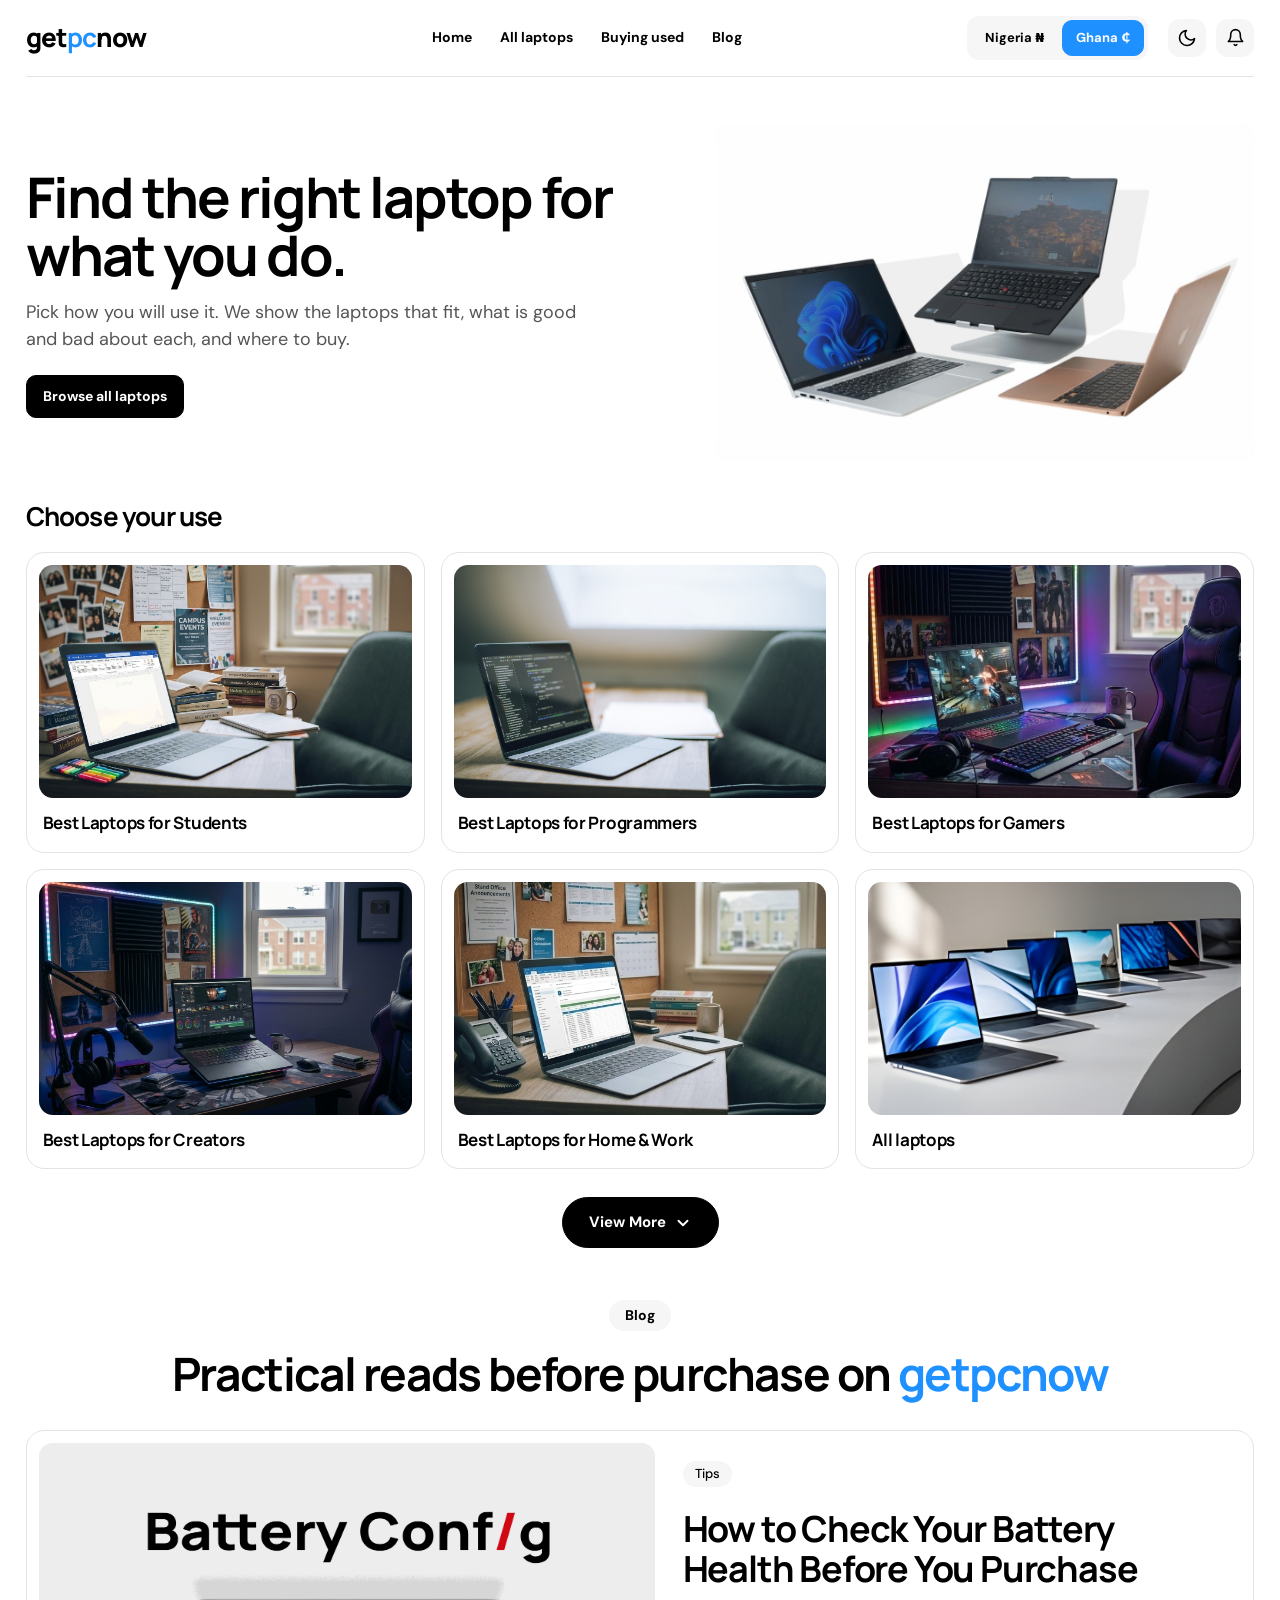
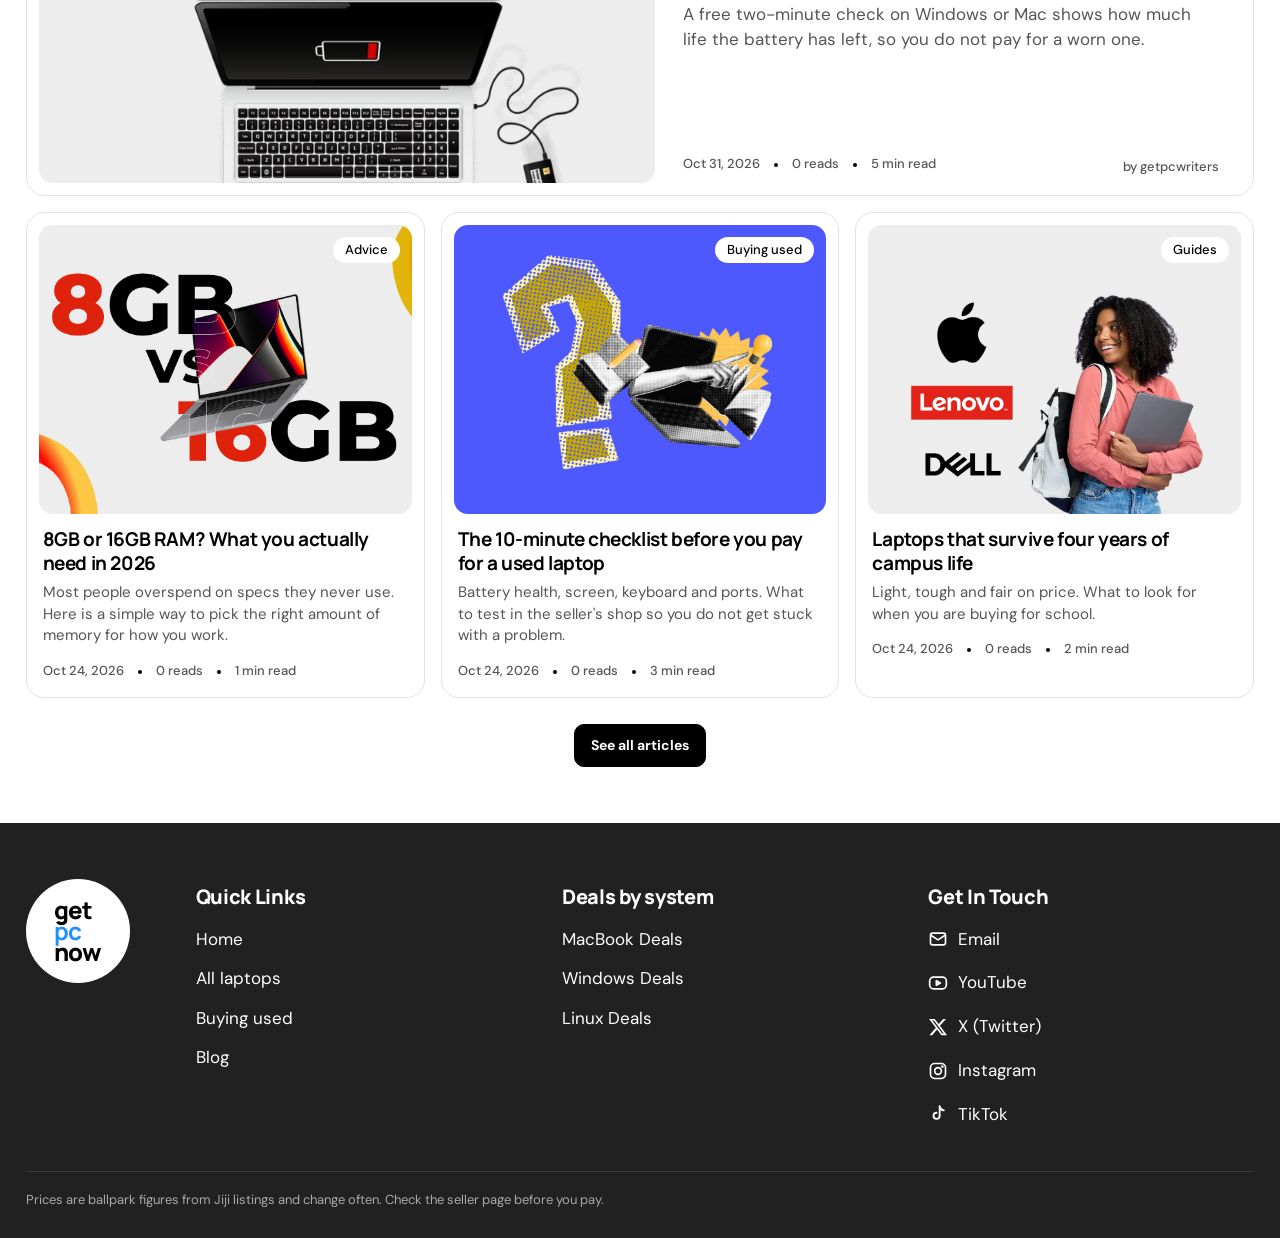
==== commit 3426366c: "Add back-to-top button functionality and styles for improved navigation" ====
--- a/index.html
+++ b/index.html
@@ -24,8 +24,8 @@
 <meta name="theme-color" content="#1e90ff">
 <script src="/theme.js"></script>
 <link rel="icon" href="/favicon.ico" sizes="48x48">
-<link rel="icon" href="/favicon.svg" type="image/svg+xml">
-<link rel="icon" href="/favicon-192.png" type="image/png" sizes="192x192">
+<link rel="icon" href="/icons/favicon.svg" type="image/svg+xml">
+<link rel="icon" href="/icons/favicon-192.png" type="image/png" sizes="192x192">
 <link rel="apple-touch-icon" href="/apple-touch-icon.png">
 <link rel="preconnect" href="https://fonts.googleapis.com">
 <link rel="preconnect" href="https://fonts.gstatic.com" crossorigin>
@@ -41,8 +41,9 @@
 <div class="wrap">
 <header>
   <a class="logo" href="/">get<b>pc</b>now</a>
-  <nav><a href="/">Home</a><a href="/all">All laptops</a><a href="/tips">Buying used</a></nav>
+  <nav id="mainnav"><a href="/">Home</a><a href="/all">All laptops</a><a href="/tips">Buying used</a></nav>
   <div class="seg" role="group" aria-label="Country and currency"><button class="btn" id="NG">Nigeria ₦</button><button class="btn" id="GH">Ghana ₵</button></div>
+  <button class="menu-btn" id="menuBtn" type="button" aria-label="Open menu" aria-expanded="false" aria-controls="mainnav"><svg class="mb-open" viewBox="0 0 24 24" width="20" height="20" fill="none" stroke="currentColor" stroke-width="2" stroke-linecap="round" aria-hidden="true"><path d="M4 7h16M4 12h16M4 17h16"/></svg><svg class="mb-close" viewBox="0 0 24 24" width="20" height="20" fill="none" stroke="currentColor" stroke-width="2" stroke-linecap="round" aria-hidden="true"><path d="M6 6l12 12M18 6L6 18"/></svg></button>
 </header>
 <main id="app"><noscript><p>getpcnow needs JavaScript to show laptops. Please turn it on in your browser.</p></noscript></main>
 </div>
@@ -55,5 +56,26 @@
 <script src="/alerts.js"></script>
 <script src="/app.js"></script>
 <script src="/blog.js"></script>
+<script>
+/* mobile menu: the hamburger button shows or hides the nav links (see the max-width:760px block in dark.css) */
+(function(){
+  var h=document.querySelector("header"),b=document.getElementById("menuBtn");
+  if(!h||!b)return;
+  function set(o){h.classList.toggle("menu-open",o);b.setAttribute("aria-expanded",o?"true":"false");b.setAttribute("aria-label",o?"Close menu":"Open menu")}
+  b.addEventListener("click",function(){set(!h.classList.contains("menu-open"))});
+  document.addEventListener("click",function(e){if(e.target.closest&&e.target.closest("#mainnav a"))set(false)});
+  document.addEventListener("keydown",function(e){if(e.key==="Escape")set(false)});
+  window.matchMedia("(min-width:761px)").addEventListener("change",function(e){if(e.matches)set(false)});
+})();
+</script>
+<script>
+/* back-to-top button (#top is built by app.js): show it after the first bit of scrolling */
+(function(){
+  var busy=false;
+  function upd(){busy=false;var b=document.getElementById("top");if(b)b.classList.toggle("show",(window.pageYOffset||document.documentElement.scrollTop)>200)}
+  window.addEventListener("scroll",function(){if(!busy){busy=true;requestAnimationFrame(upd)}},{passive:true});
+  upd();
+})();
+</script>
 </body>
 </html>
--- a/style.css
+++ b/style.css
@@ -177,8 +177,12 @@
 .site-foot li a:hover{color:var(--acc)}
 .site-foot li svg{width:20px;height:20px;flex:none}
 .foot-note{border-top:1px solid #3a3a3a;padding:18px 0 28px;font-size:13px;color:#a8a8a8;display:flex;align-items:center;justify-content:space-between;gap:16px}
-.to-top{flex:none;width:42px;height:42px;border-radius:50%;border:1.5px solid #555;background:none;color:#fff;display:grid;place-items:center;cursor:pointer;transition:background .18s,border-color .18s,transform .18s}
-.to-top:hover{background:var(--acc);border-color:var(--acc);transform:translateY(-2px)}
+.foot-note span{padding-right:56px}
+/* back-to-top button: floats at the bottom right once the page has been scrolled a little (index.html toggles .show) */
+.to-top{position:fixed;right:16px;bottom:calc(16px + env(safe-area-inset-bottom,0px));z-index:40;width:44px;height:44px;border-radius:50%;border:0;background:var(--acc);color:#fff;display:grid;place-items:center;cursor:pointer;box-shadow:0 6px 18px rgba(0,0,0,.28);opacity:0;visibility:hidden;transform:translateY(12px);transition:opacity .22s,transform .22s,visibility .22s,background .18s}
+.to-top.show{opacity:1;visibility:visible;transform:none}
+.to-top:hover{background:var(--accd)}
+.to-top:active{transform:scale(.92)}
 .to-top svg{width:20px;height:20px}
 #toast{position:fixed;left:50%;bottom:20px;transform:translate(-50%,12px);background:#000;color:#fff;padding:11px 18px;border-radius:99px;font-weight:700;font-size:14px;opacity:0;pointer-events:none;transition:opacity .2s,transform .2s}
 #toast.on{opacity:1;transform:translate(-50%,0)}
--- a/dark.css
+++ b/dark.css
@@ -9,7 +9,33 @@
 :root[data-theme="dark"] .theme-btn .tb-sun{display:block}
 :root[data-theme="dark"] .theme-btn .tb-moon{display:none}
 header{grid-template-columns:1fr auto 1fr auto auto}
-@media(max-width:760px){header{grid-template-columns:1fr auto auto auto}nav{order:4}}
+.menu-btn{order:4;display:none;place-items:center;width:34px;height:34px;padding:0;border:0;border-radius:10px;background:var(--soft);color:var(--ink);cursor:pointer;transition:background .18s,transform .18s}
+.menu-btn:hover{background:var(--accs);color:var(--acc)}
+.menu-btn:active{transform:scale(.92)}
+.menu-btn .mb-close{display:none}
+header.menu-open .menu-btn .mb-open{display:none}
+header.menu-open .menu-btn .mb-close{display:block}
+
+/* mobile header: smaller country switch and icons, links move into a menu opened by the hamburger button */
+@media(max-width:760px){
+  header{grid-template-columns:1fr auto auto auto auto;gap:0 6px;padding:12px 0}
+  .logo{font-size:22px}
+  header .seg{padding:3px;gap:2px;border-radius:10px;margin-right:2px}
+  .seg .btn{padding:5px 9px;font-size:12px;white-space:nowrap;border-radius:8px}
+  .theme-btn,.hbell,.menu-btn{width:34px;height:34px;border-radius:10px}
+  .hbell{margin-left:0}
+  .hbell svg{width:17px;height:17px}
+  .menu-btn{display:inline-grid}
+  nav{display:none;order:6;grid-column:1/-1;width:100%;flex-direction:column;gap:2px;margin-top:10px;padding:8px 0 2px;border-top:1px solid var(--line)}
+  header.menu-open nav{display:flex}
+  nav a{padding:13px 8px;font-size:16px;border-radius:10px}
+}
+@media(max-width:480px){
+  header{gap:0 5px}
+  .logo{font-size:20px;letter-spacing:-.8px}
+  .seg .btn{padding:5px 7px;font-size:11.5px}
+  .theme-btn,.hbell,.menu-btn{width:32px;height:32px}
+}
 
 :root[data-theme="dark"]{
   --ink:#f2f2f2;--mute:#a3a3a3;--line:#2f2f2f;--soft:#1e1e1e;
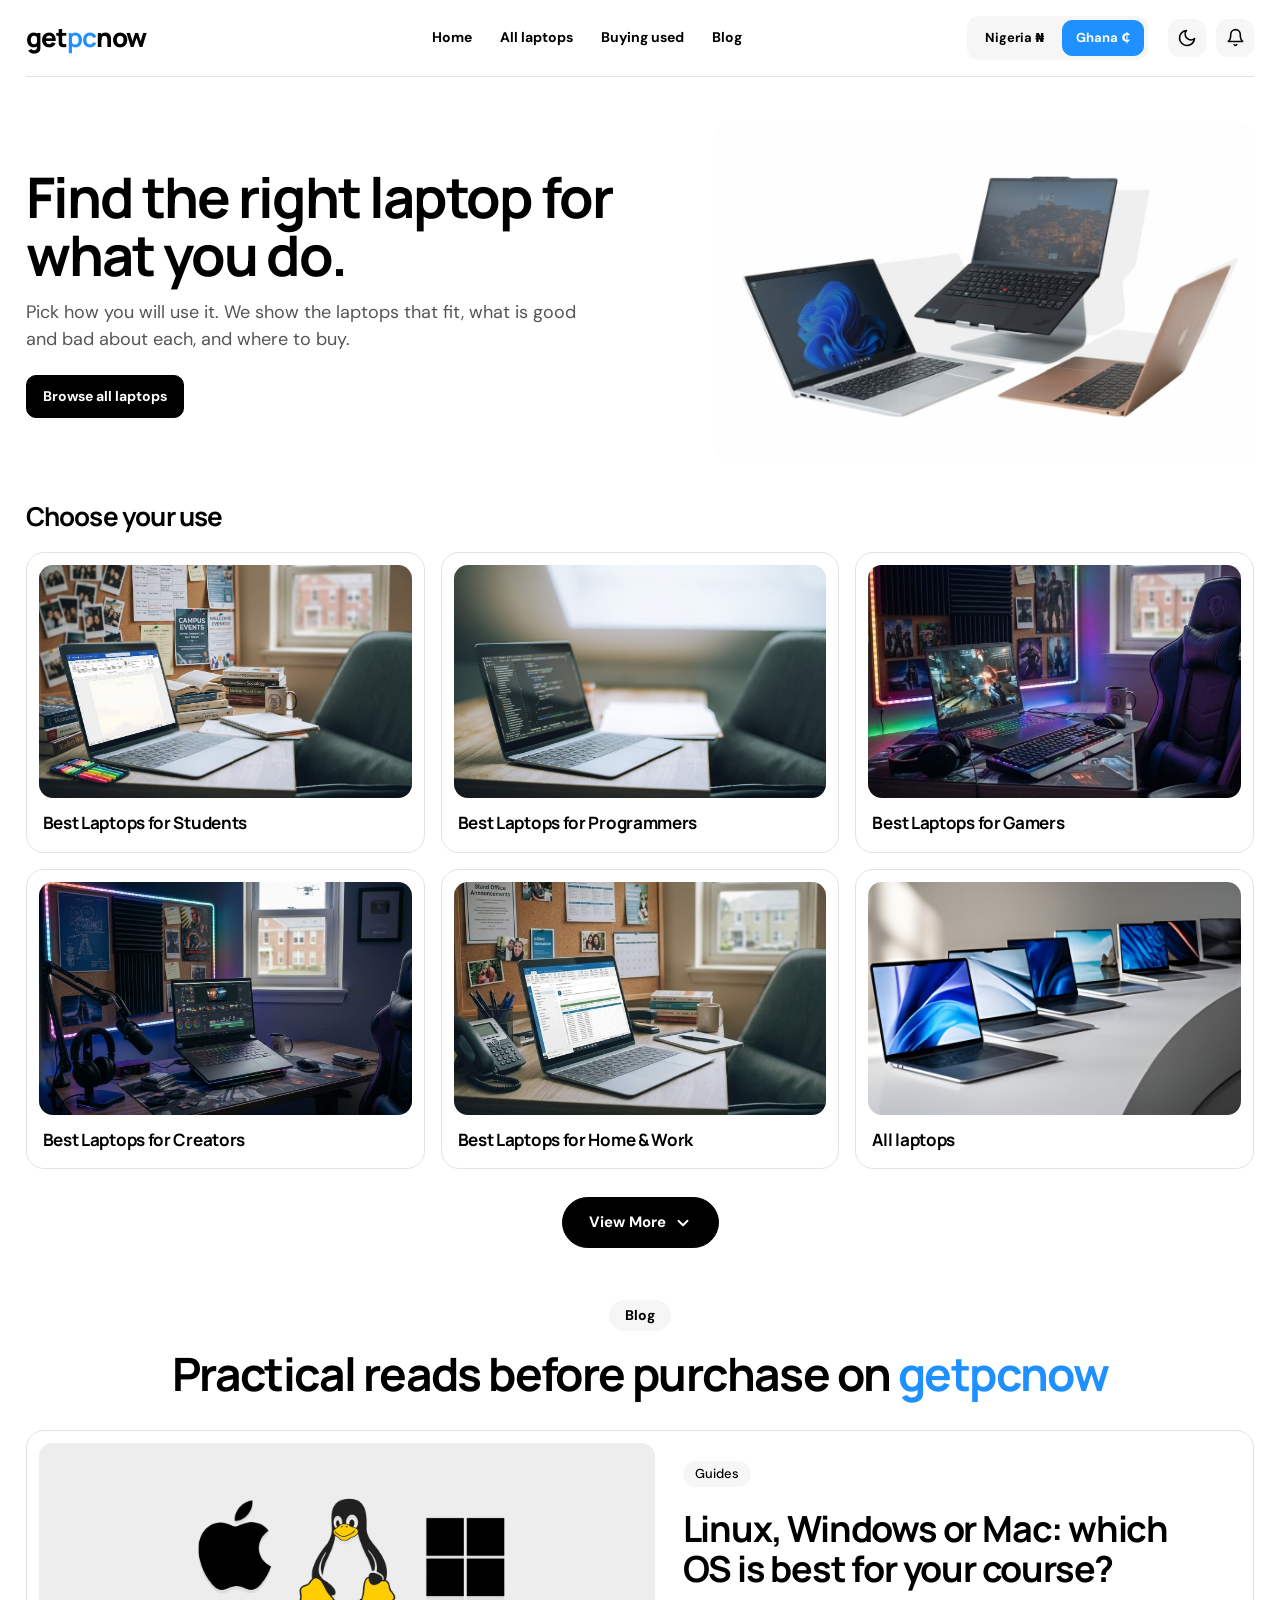
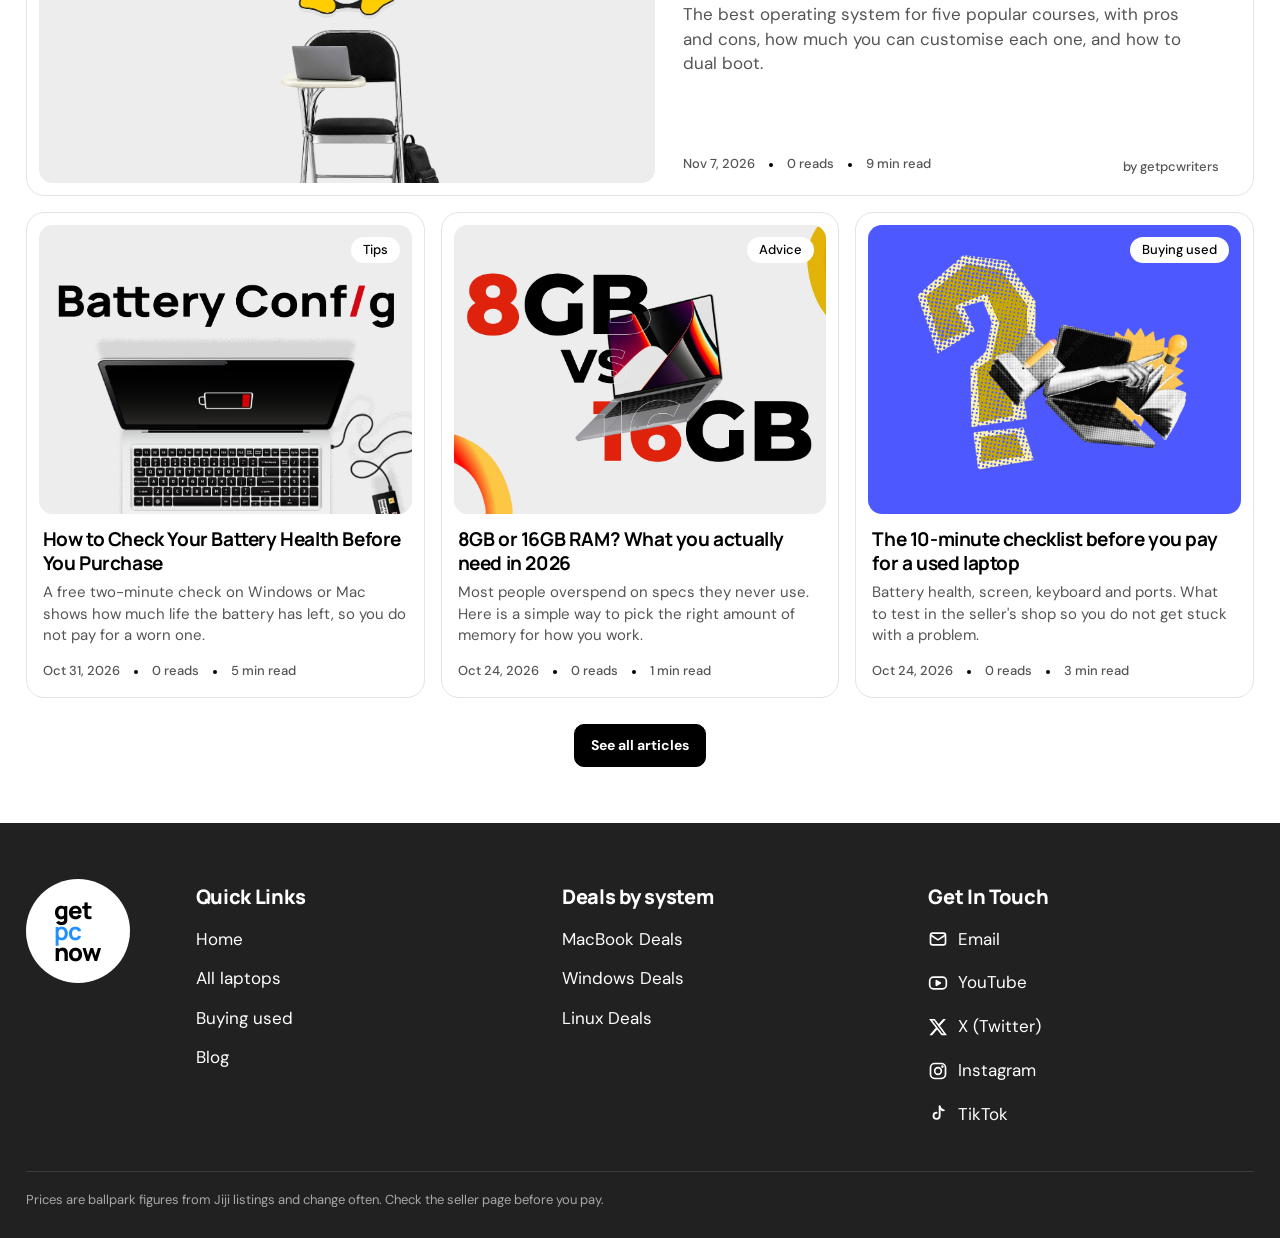
==== commit cb084a3c: "Add admin interface and notify function for laptop listings" ====
--- a/index.html
+++ b/index.html
@@ -4,14 +4,14 @@
 <meta charset="utf-8">
 <meta name="viewport" content="width=device-width, initial-scale=1">
 <title>getpcnow – find the right laptop at the right price</title>
-<meta name="description" content="Find the best laptop deals in Nigeria and Ghana. Compare prices from Jumia and Jiji and see discounts first.">
+<meta name="description" content="Find the best laptop deals in Nigeria and Ghana. Compare prices from Jiji and see discounts first.">
 <meta name="theme-color" content="#1e90ff">
 <!-- Link preview (shows the image when the site link is posted on X, WhatsApp, Facebook, LinkedIn).-->
 <link rel="canonical" href="https://getpcnow.shop/">
 <meta property="og:type" content="website">
 <meta property="og:site_name" content="getpcnow">
 <meta property="og:title" content="getpcnow – find the right laptop at the right price">
-<meta property="og:description" content="We find good laptops at good prices. Compare Jiji and Jumia deals in Ghana and Nigeria.">
+<meta property="og:description" content="We find good laptops at good prices. Compare Jiji deals in Ghana and Nigeria.">
 <meta property="og:url" content="https://getpcnow.shop/">
 <meta property="og:image" content="https://getpcnow.shop/og-image.png">
 <meta property="og:image:width" content="1200">
@@ -19,7 +19,7 @@
 <meta property="og:image:alt" content="getpcnow – we find good laptops at good prices">
 <meta name="twitter:card" content="summary_large_image">
 <meta name="twitter:title" content="getpcnow – find the right laptop at the right price">
-<meta name="twitter:description" content="We find good laptops at good prices. Compare Jiji and Jumia deals in Ghana and Nigeria.">
+<meta name="twitter:description" content="We find good laptops at good prices. Compare Jiji deals in Ghana and Nigeria.">
 <meta name="twitter:image" content="https://getpcnow.shop/og-image.png">
 <meta name="theme-color" content="#1e90ff">
 <script src="/theme.js"></script>
@@ -56,6 +56,7 @@
 <script src="/alerts.js"></script>
 <script src="/app.js"></script>
 <script src="/blog.js"></script>
+<script src="/live.js"></script>
 <script>
 /* mobile menu: the hamburger button shows or hides the nav links (see the max-width:760px block in dark.css) */
 (function(){
--- a/style.css
+++ b/style.css
@@ -78,6 +78,11 @@
 .tabs{display:flex;gap:4px;flex-wrap:wrap;margin-left:-8px}
 .tab{border:0;background:none;color:var(--acc);font-weight:700;font-size:14px;padding:7px 10px;border-radius:8px;cursor:pointer;transition:background .18s,transform .18s}
 .tab:hover{background:var(--accs)}.tab:active{transform:scale(.95)}.tab[aria-expanded="true"]{background:var(--accs)}
+/* laptop card tabs: always one line. Text keeps its normal size (14px) and only shrinks when the three labels would not fit. */
+.tabs{flex-wrap:nowrap;container-type:inline-size}
+.tabs .tab{white-space:nowrap;padding:.5em .65em}
+@media(max-width:480px){.tabs .tab{font-size:12.5px}}
+.tabs .tab{font-size:clamp(10px,calc((100cqw - 8px)/25),14px)}
 .buy{display:flex;flex-direction:column;gap:8px}
 .b{align-self:flex-start;font-size:11px;font-weight:700;border-radius:6px;padding:3px 8px;background:var(--soft)}
 .b.deal{background:var(--bad);color:#fff}.b.new{background:var(--accs);color:var(--accd);box-shadow:inset 0 0 0 1.5px var(--acc)}.b.used{background:#fff3e0;color:#b45309;box-shadow:inset 0 0 0 1.5px #f59e0b}
@@ -86,7 +91,7 @@
 .hbell{order:3;display:inline-grid;place-items:center;width:38px;height:38px;padding:0;border:0;border-radius:12px;background:var(--soft);color:var(--ink);cursor:pointer;margin-left:-10px;transition:background .18s,transform .18s}
 .hbell svg{width:19px;height:19px;transform-origin:50% 10%}
 .hbell:hover{background:var(--accs);color:var(--acc)}.hbell:active{transform:scale(.92)}
-.hbell.on{background:var(--warn);color:#000}.hbell.ring svg{animation:ring .6s}
+.hbell.ring svg{animation:ring .6s}
 @keyframes ring{20%{transform:rotate(18deg)}40%{transform:rotate(-16deg)}60%{transform:rotate(10deg)}80%{transform:rotate(-6deg)}}
 .panel{border-top:1.5px solid var(--line);padding:18px;background:var(--soft);animation:open .25s ease-out}
 @keyframes open{from{opacity:0;transform:translateY(-6px)}}
@@ -94,16 +99,12 @@
 .pc li{padding-left:26px;position:relative}.pc li:before{position:absolute;left:0;top:2px;width:18px;height:18px;border-radius:50%;text-align:center;font-weight:700;font-size:13px;line-height:18px;color:#fff}
 .pros li:before{content:"+";background:var(--acc)}.cons li:before{content:"–";background:var(--bad)}
 table{border-collapse:collapse;width:100%;max-width:480px;font-size:15px}td{padding:8px 0;border-bottom:1px solid var(--line)}td:first-child{color:var(--mute);width:38%}
-/* price range selector (replaces the old price history chart) */
-.rs{max-width:640px}.rs h4{margin:0;font-size:17px}.rs-s{margin:2px 0 0;font-size:13px;color:var(--mute)}
-.rs-chart{position:relative;height:118px;margin-top:8px}
-.rs-bars{position:absolute;left:0;right:0;bottom:17px;height:72px;display:flex;align-items:flex-end}
-.rs-bars i{flex:1;background:#dcdcdc;border-radius:2px 2px 0 0}
-.rs-track{position:absolute;left:0;right:0;bottom:9px;height:8px;border-radius:9px;background:#cfcfcf}
-.rs-fill{position:absolute;top:0;bottom:0;background:var(--acc);border-radius:9px}
-.rs-pin{position:absolute;bottom:0;width:26px;height:26px;margin-left:-13px;border-radius:50%;background:#fff;border:2px solid var(--acc);box-shadow:0 1px 3px rgba(0,0,0,.2)}
-.rs-pin em{position:absolute;left:50%;bottom:34px;transform:translateX(-50%);background:#fff;border:1.5px solid var(--acc);border-radius:8px;padding:3px 9px;font:700 13px "DM Sans",system-ui,sans-serif;font-style:normal;white-space:nowrap;color:#222}
-.rs-pin em:after{content:"";position:absolute;left:50%;bottom:-6px;width:8px;height:8px;background:#fff;border:solid var(--acc);border-width:0 1.5px 1.5px 0;transform:translateX(-50%) rotate(45deg)}
+/* checks before purchase (replaces the price range selector) */
+.ck{max-width:640px}.ck h4{margin:0 0 10px;font-size:17px}
+.ck ul{margin:0;padding:0;list-style:none;display:grid;gap:9px;font-size:15px}
+.ck li{padding-left:26px;position:relative;line-height:1.45}
+.ck li:before{content:"\2713";position:absolute;left:0;top:1px;width:18px;height:18px;border-radius:50%;text-align:center;font-weight:700;font-size:11px;line-height:18px;color:#fff;background:var(--acc)}
+.ck a{color:var(--acc);font-weight:500}
 .note{font-size:13px;color:var(--mute);margin:8px 0 0}
 .tips{max-width:640px;padding-left:20px;display:grid;gap:10px;font-size:17px}
 /* Laptop detail page */
@@ -152,6 +153,7 @@
 .chips span{padding:10px 16px;font-size:15px;border-left:1px solid var(--line)}.chips span:first-child{border-left:0}
 .vm .tab{display:inline-flex;align-items:center;gap:7px;margin-left:-10px}.vm .tab svg{width:17px;height:17px}
 .vm table{margin-top:10px}
+.vm .pc{grid-template-columns:1fr;gap:14px;margin-top:10px}.vm .pc ul{font-size:14px}
 .vb{padding:18px 20px 18px 0;display:flex;flex-direction:column;gap:10px;justify-content:center}
 .vp{display:flex;align-items:baseline;flex-wrap:wrap;gap:4px 12px}.vp .price{font-size:26px}.vp s{color:var(--mute);font-size:14px}.vp em{font-style:normal;font-weight:700;color:var(--acc);font-size:14px;margin-left:auto}
 .vempty{border:1.5px dashed var(--line);border-radius:14px;padding:26px;text-align:center;color:var(--mute)}
@@ -230,3 +232,20 @@
 .am-go{width:100%}.am-go:disabled{opacity:.6;cursor:wait}
 .am-x{position:absolute;top:10px;right:12px;border:0;background:none;font-size:28px;line-height:1;cursor:pointer;color:var(--mute);padding:4px 8px;border-radius:8px}
 .am-x:hover{background:var(--soft)}
+
+/* condition filter (All / New / Used / Refurbished): on desktop it stays a row of buttons; on mobile it becomes one button that opens a list (app.js seg()) */
+.fsel{display:contents}
+.fsel-btn{display:none}
+@media(max-width:760px){
+  .filters{gap:6px}
+  .fsel{display:block;position:relative}
+  .fsel-btn{display:inline-flex;align-items:center;box-sizing:border-box;min-height:34px;gap:8px;padding:0 10px;border:1.5px solid var(--line);border-radius:9px;background:#fff;font-weight:500;font-size:12.5px;cursor:pointer;transition:border-color .18s}
+  .fsel-btn:hover,.fsel.open .fsel-btn{border-color:var(--acc)}
+  .fsel-btn:after{content:"";width:6px;height:6px;border:solid currentColor;border-width:0 1.8px 1.8px 0;transform:translateY(-2px) rotate(45deg);transition:transform .18s}
+  .fsel.open .fsel-btn:after{transform:translateY(2px) rotate(-135deg)}
+  .fsel .seg{display:none;position:absolute;top:calc(100% + 6px);left:0;z-index:30;flex-direction:column;gap:2px;min-width:160px;padding:4px;border:1.5px solid var(--line);border-radius:12px;background:var(--soft);box-shadow:0 10px 26px rgba(0,0,0,.18)}
+  .fsel.open .seg{display:flex}
+  .fsel .seg .btn{justify-content:flex-start;width:100%;padding:10px 12px;font-size:14px}
+  .filters select{box-sizing:border-box;min-height:34px;padding:0 8px;font-size:12.5px;line-height:1.2;border-radius:9px}
+  .cat-main .filters #sort{margin-left:0}
+}
--- a/blog.css
+++ b/blog.css
@@ -67,6 +67,16 @@
 .prose img{max-width:100%;border-radius:14px}
 .prose code{background:var(--soft);border:1px solid var(--line);padding:1px 6px;border-radius:6px;font-size:.92em;word-break:break-word}
 
+/* article extras: warning box, link under each system, deal buttons */
+.prose .warn{background:var(--soft);border:1px solid var(--line);border-left:5px solid var(--acc);border-radius:12px;padding:16px 20px;margin:0 0 20px}
+.prose .warn p{margin:0 0 8px}
+.prose .warn ul{margin:0}
+.prose .warn li:last-child{margin-bottom:0}
+.prose .oslink{margin:0 0 20px}
+.prose .osbtns-lead{text-align:center;margin:34px 0 12px}
+.prose .osbtns{display:flex;flex-wrap:wrap;justify-content:center;gap:10px;margin:0 0 8px}
+.prose .osbtns .btn{color:#fff;text-decoration:none}
+
 /* article table of contents */
 .toc{background:var(--soft);border-radius:14px;padding:18px 22px;margin:0 0 28px}
 .toc .sumh{margin:0 0 8px}
--- a/dark.css
+++ b/dark.css
@@ -44,6 +44,7 @@
 
 /* surfaces that were hard-coded white */
 :root[data-theme="dark"] .btn,
+:root[data-theme="dark"] .fsel-btn,
 :root[data-theme="dark"] select,
 :root[data-theme="dark"] .opt,
 :root[data-theme="dark"] .use{background:#181818}
@@ -72,7 +73,6 @@
 :root[data-theme="dark"] .rs-bars i{background:#3a3a3a}
 :root[data-theme="dark"] .rs-track{background:#3a3a3a}
 :root[data-theme="dark"] .acc summary:before{border-left-color:#aaa}
-:root[data-theme="dark"] .hbell.on{color:#000}
 :root[data-theme="dark"] .am-ico{background:var(--accs)}
 
 /* badges and performance pills */
